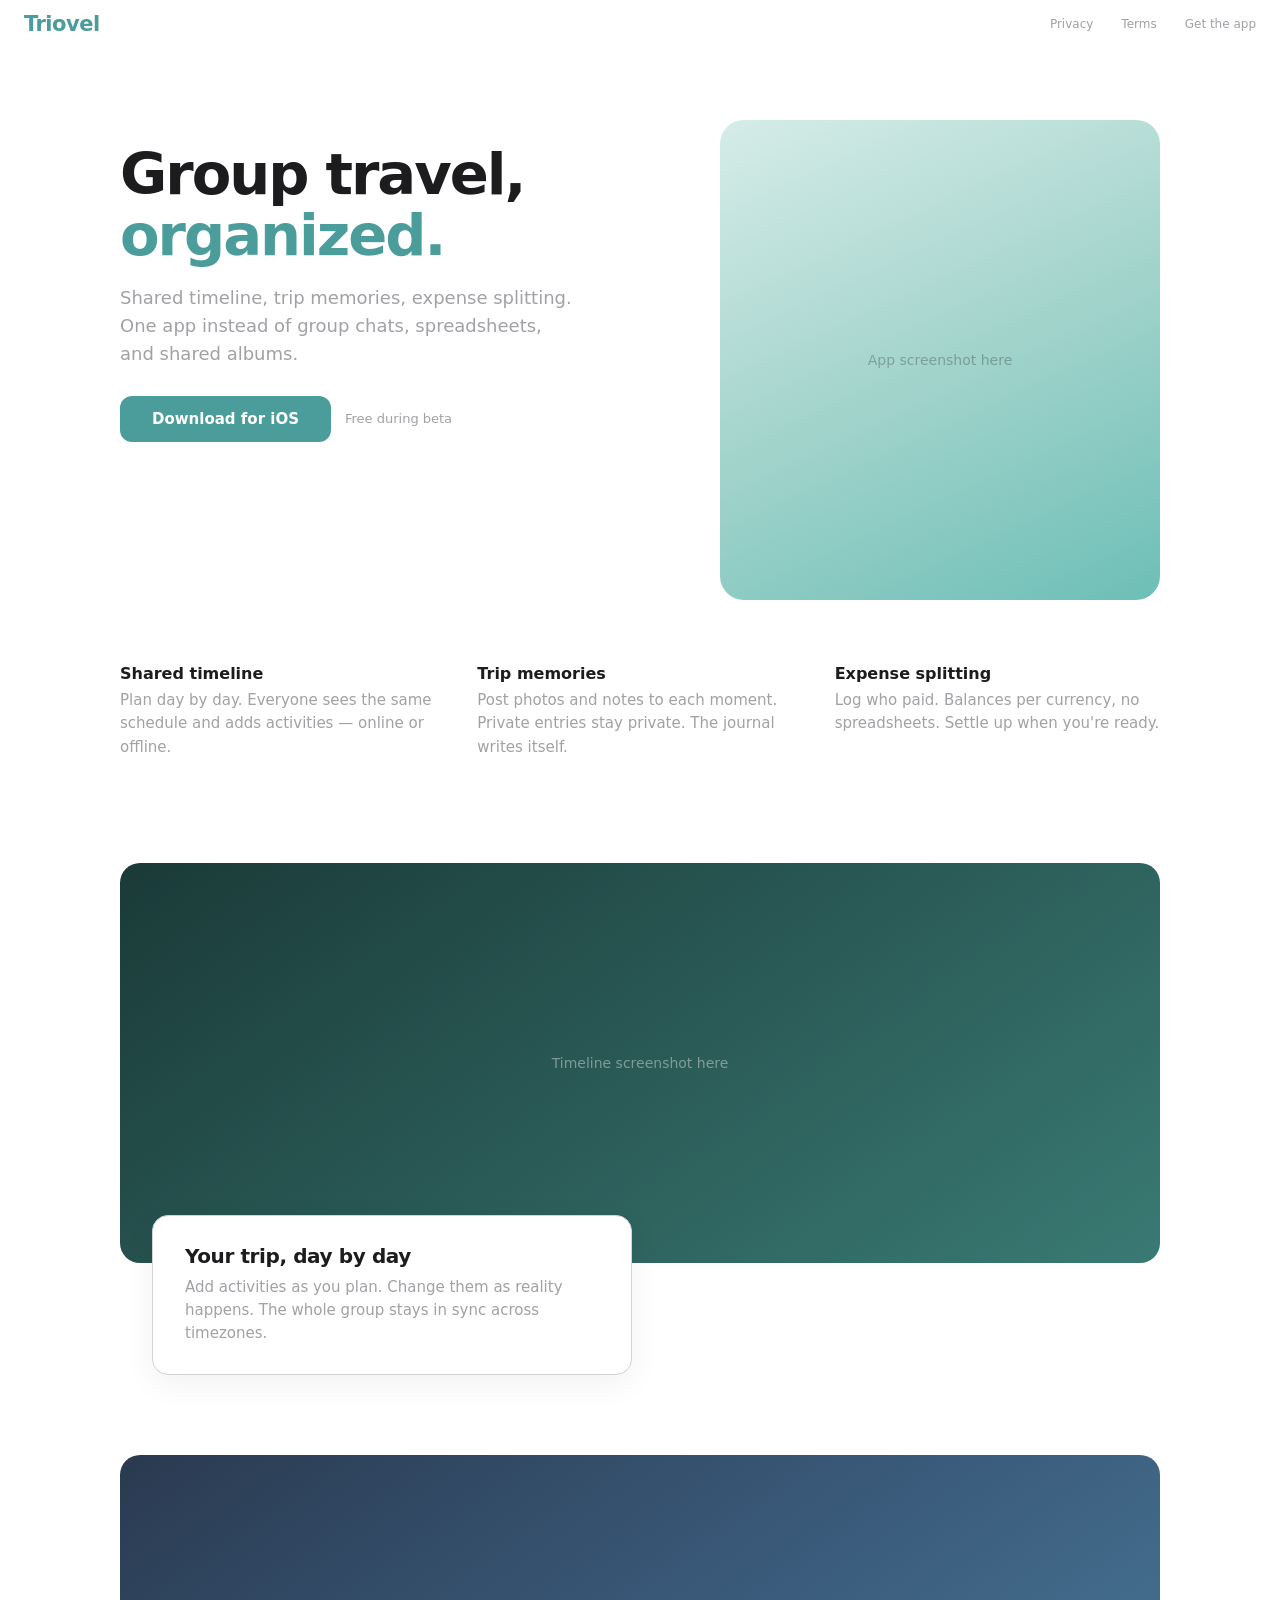
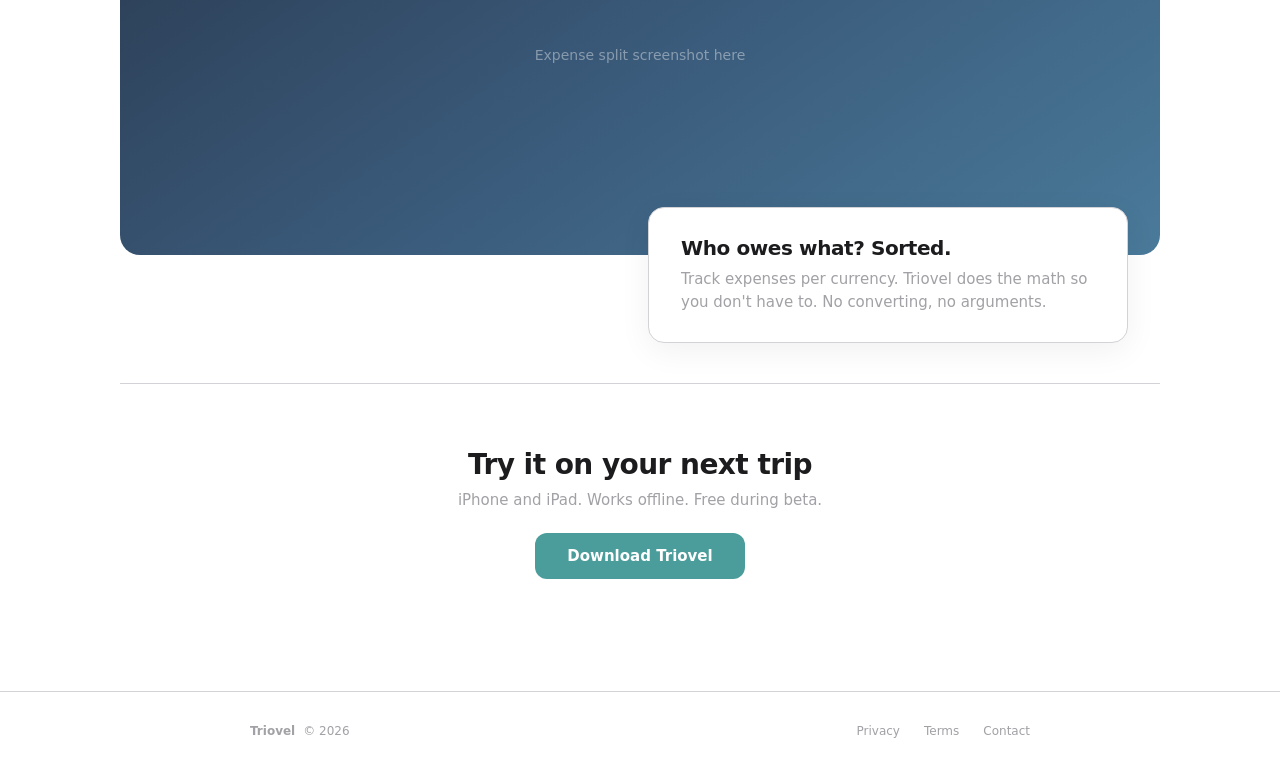
==== docs/index.html @ 574d70e5 "[Feature] Auth hardening, sync fixes, block documents, UI improvements Auth: forgot password, existi" ====
<!DOCTYPE html>
<html lang="en">
<head>
    <meta charset="UTF-8">
    <meta name="viewport" content="width=device-width, initial-scale=1.0">
    <title>Triovel — Group travel, organized</title>
    <meta name="description" content="Shared trip timelines, memories, and expense splitting for group travel.">
    <meta property="og:title" content="Triovel — Group travel, organized">
    <meta property="og:description" content="Plan the anchors. Capture the reality. Share the trip.">
    <link rel="stylesheet" href="shared.css">
    <style>
        * { margin: 0; padding: 0; box-sizing: border-box; }
        body {
            font-family: -apple-system, BlinkMacSystemFont, "SF Pro Display", system-ui, sans-serif;
            background: var(--t-bg);
            color: var(--t-text);
            -webkit-font-smoothing: antialiased;
            overflow-x: hidden;
        }
        .w { max-width: 1120px; margin: 0 auto; padding: 0 40px; }
        @media (max-width: 600px) { .w { padding: 0 20px; } }

        /* Hero */
        .hero {
            padding: 72px 0 0;
            position: relative;
        }
        .hero-inner {
            display: flex;
            align-items: flex-start;
            gap: 48px;
        }
        .hero-text { flex: 1; padding-top: 24px; }
        .hero-img {
            flex: 0 0 440px;
            height: 480px;
            background: linear-gradient(155deg, #d6ece8, #a3d4cc, #6dbfb7);
            border-radius: 24px;
            display: flex;
            align-items: center;
            justify-content: center;
            font-size: 14px;
            color: rgba(0,0,0,0.25);
            font-weight: 500;
        }
        @media (max-width: 900px) {
            .hero-inner { flex-direction: column; gap: 32px; }
            .hero-text { padding-top: 0; text-align: center; }
            .hero-img { flex: none; width: 100%; height: 320px; }
            .hero-text p { margin-left: auto; margin-right: auto; }
            .hero-actions { justify-content: center; }
        }
        .hero h1 {
            font-size: clamp(2.4rem, 5vw, 3.6rem);
            font-weight: 700;
            letter-spacing: -0.035em;
            line-height: 1.06;
            margin-bottom: 18px;
        }
        .hero h1 span { color: var(--t-teal); }
        .hero-text p {
            font-size: 18px;
            line-height: 1.55;
            color: var(--t-text-sec);
            max-width: 460px;
            margin-bottom: 28px;
        }
        .hero-actions { display: flex; align-items: center; gap: 14px; flex-wrap: wrap; }
        .cta {
            display: inline-block;
            padding: 14px 32px;
            font-size: 15px;
            font-weight: 600;
            color: #fff;
            background: var(--t-teal);
            border-radius: 12px;
            text-decoration: none;
            transition: transform 150ms ease, box-shadow 150ms ease;
            backface-visibility: hidden;
        }
        .cta:hover { transform: scale(1.02); box-shadow: 0 4px 20px rgba(74,157,154,0.3); }
        .cta:active { transform: scale(0.98); }
        .cta-note { font-size: 13px; color: var(--t-text-sec); }

        /* What it does — tight 3-col */
        .what {
            padding: 64px 0;
            display: grid;
            grid-template-columns: 1fr 1fr 1fr;
            gap: 32px;
        }
        @media (max-width: 700px) { .what { grid-template-columns: 1fr; gap: 20px; } }
        .what h3 { font-size: 16px; font-weight: 600; margin-bottom: 6px; }
        .what p { font-size: 15px; line-height: 1.55; color: var(--t-text-sec); }

        /* Showcase sections — image with overlapping text */
        .show {
            padding: 40px 0;
            position: relative;
        }
        .show-img {
            width: 100%;
            height: 400px;
            border-radius: 20px;
            display: flex;
            align-items: center;
            justify-content: center;
            font-size: 14px;
            color: rgba(255,255,255,0.4);
            font-weight: 500;
        }
        @media (max-width: 600px) { .show-img { height: 280px; } }
        .show-img-1 { background: linear-gradient(145deg, #1a3a38, #2a5a56, #3a7a74); }
        .show-img-2 { background: linear-gradient(145deg, #2a3a50, #3a5a7a, #4a7a9a); }
        .show-caption {
            position: relative;
            margin-top: -48px;
            margin-left: 32px;
            margin-right: 32px;
            background: var(--t-bg);
            border: 1px solid var(--t-border);
            border-radius: 16px;
            padding: 28px 32px;
            box-shadow: 0 8px 32px rgba(0,0,0,0.06);
            max-width: 480px;
        }
        @media (prefers-color-scheme: dark) {
            .show-caption { box-shadow: 0 8px 32px rgba(0,0,0,0.3); }
        }
        .show-caption.right { margin-left: auto; }
        @media (max-width: 600px) {
            .show-caption { margin-left: 16px; margin-right: 16px; margin-top: -36px; padding: 20px 24px; }
        }
        .show-caption h3 {
            font-size: 20px;
            font-weight: 650;
            letter-spacing: -0.02em;
            margin-bottom: 8px;
        }
        .show-caption p {
            font-size: 15px;
            line-height: 1.55;
            color: var(--t-text-sec);
        }

        /* Bottom CTA */
        .bottom {
            padding: 64px 0;
            text-align: center;
            border-top: 1px solid var(--t-border);
        }
        .bottom h2 {
            font-size: 28px;
            font-weight: 700;
            letter-spacing: -0.02em;
            margin-bottom: 10px;
        }
        .bottom p {
            font-size: 15px;
            color: var(--t-text-sec);
            margin-bottom: 24px;
        }

        /* Invite */
        .invite {
            display: none;
            margin-bottom: 28px;
            padding: 18px 22px;
            background: rgba(74,157,154,0.04);
            border: 1px solid rgba(74,157,154,0.12);
            border-radius: 14px;
            max-width: 460px;
        }
        .invite p { font-size: 16px; margin: 0 0 14px; }
        .invite .cta { font-size: 14px; padding: 11px 24px; }
        .invite-status { font-size: 13px; color: var(--t-text-sec); margin-top: 10px; }
        .has-invite .invite { display: block; margin-left: auto; margin-right: auto; }
        .has-invite .hero-default { display: none; }
        .has-invite .hero-img { display: none; }
        .has-invite .hero-inner { justify-content: center; }
        .has-invite .hero-text { text-align: center; padding-top: 48px; }
    </style>
</head>
<body>

<div id="site-nav"></div>

<!-- Hero: what is it + why download -->
<div class="hero">
    <div class="w">
        <div class="hero-inner" id="hero">
            <div class="hero-text">
                <div class="hero-default">
                    <h1>Group travel,<br><span>organized.</span></h1>
                    <p>Shared timeline, trip memories, expense splitting. One app instead of group chats, spreadsheets, and shared albums.</p>
                    <div class="hero-actions">
                        <a class="cta" href="https://apps.apple.com/app/triovel/id000000000" id="open-btn">Download for iOS</a>
                        <span class="cta-note">Free during beta</span>
                    </div>
                </div>
                <div class="invite" id="invite-bar">
                    <p>You've been invited to a trip.</p>
                    <a class="cta" href="#" id="invite-btn">Open in Triovel</a>
                    <div class="invite-status" id="status"></div>
                </div>
            </div>
            <div class="hero-img">App screenshot here</div>
        </div>
    </div>
</div>

<!-- What it does — 3 short points -->
<div class="w">
    <div class="what">
        <div>
            <h3>Shared timeline</h3>
            <p>Plan day by day. Everyone sees the same schedule and adds activities — online or offline.</p>
        </div>
        <div>
            <h3>Trip memories</h3>
            <p>Post photos and notes to each moment. Private entries stay private. The journal writes itself.</p>
        </div>
        <div>
            <h3>Expense splitting</h3>
            <p>Log who paid. Balances per currency, no spreadsheets. Settle up when you're ready.</p>
        </div>
    </div>
</div>

<!-- Showcase 1: timeline screenshot with overlapping caption -->
<div class="w">
    <div class="show">
        <div class="show-img show-img-1">Timeline screenshot here</div>
        <div class="show-caption">
            <h3>Your trip, day by day</h3>
            <p>Add activities as you plan. Change them as reality happens. The whole group stays in sync across timezones.</p>
        </div>
    </div>
</div>

<!-- Showcase 2: expense screenshot with overlapping caption (right-aligned) -->
<div class="w">
    <div class="show">
        <div class="show-img show-img-2">Expense split screenshot here</div>
        <div class="show-caption right">
            <h3>Who owes what? Sorted.</h3>
            <p>Track expenses per currency. Triovel does the math so you don't have to. No converting, no arguments.</p>
        </div>
    </div>
</div>

<!-- Download -->
<div class="w">
    <div class="bottom">
        <h2>Try it on your next trip</h2>
        <p>iPhone and iPad. Works offline. Free during beta.</p>
        <a class="cta" href="https://apps.apple.com/app/triovel/id000000000">Download Triovel</a>
    </div>
</div>

<div id="site-footer"></div>

<script src="shared.js"></script>
<script>
(function() {
    var code = new URLSearchParams(window.location.search).get('code');
    if (!code) return;
    document.getElementById('hero').classList.add('has-invite');
    var deep = 'triovel://trip/' + encodeURIComponent(code);
    document.getElementById('invite-btn').href = deep;
    var status = document.getElementById('status');
    if (/iphone|ipad|ipod|android/i.test(navigator.userAgent)) {
        window.location.href = deep;
        setTimeout(function() { status.textContent = 'Didn\'t open? Tap the button above.'; }, 1500);
    }
    document.getElementById('invite-btn').addEventListener('click', function(e) {
        e.preventDefault(); window.location.href = deep;
        setTimeout(function() { status.textContent = 'App not installed? Download first, then open this link again.'; }, 2000);
    });
})();
</script>
</body>
</html>
---- docs/shared.css ----
/* Triovel — shared styles */

:root {
    --t-teal: #4a9d9a;
    --t-bg: #ffffff;
    --t-text: #1c1c1e;
    --t-text-sec: #a1a1a6;
    --t-border: #d2d2d7;
}

@media (prefers-color-scheme: dark) {
    :root {
        --t-bg: #0e0e0e;
        --t-text: #f5f5f7;
        --t-text-sec: #a1a1a6;
        --t-border: #424245;
    }
}

.site-header {
    display: flex;
    justify-content: space-between;
    align-items: center;
    padding: 0 max(24px, env(safe-area-inset-left));
    height: 48px;
    background: var(--t-bg);
}

.site-logo {
    font-size: 21px;
    font-weight: 700;
    color: var(--t-teal);
    text-decoration: none;
    letter-spacing: -0.5px;
}

.site-links {
    display: flex;
    align-items: center;
    gap: 28px;
}

.site-links a {
    font-size: 12px;
    color: var(--t-text-sec);
    text-decoration: none;
}

.site-links a:hover {
    color: var(--t-text);
}

@media (max-width: 480px) {
    .site-links a:not(.site-cta) { display: none; }
}

.site-footer {
    margin-top: 48px;
    padding: 32px max(24px, env(safe-area-inset-left));
    border-top: 1px solid var(--t-border);
    background: var(--t-bg);
}

.footer-inner {
    max-width: 780px;
    margin: 0 auto;
    display: flex;
    justify-content: space-between;
    align-items: center;
}

.footer-left {
    display: flex;
    align-items: baseline;
    gap: 8px;
}

.footer-logo {
    font-size: 12px;
    font-weight: 600;
    color: var(--t-text-sec);
    text-decoration: none;
}

.footer-copy {
    font-size: 12px;
    color: var(--t-text-sec);
}

.footer-links {
    display: flex;
    gap: 24px;
}

.footer-links a {
    font-size: 12px;
    color: var(--t-text-sec);
    text-decoration: none;
}

.footer-links a:hover {
    color: var(--t-text);
}

@media (max-width: 480px) {
    .footer-inner { flex-direction: column; gap: 12px; align-items: flex-start; }
}
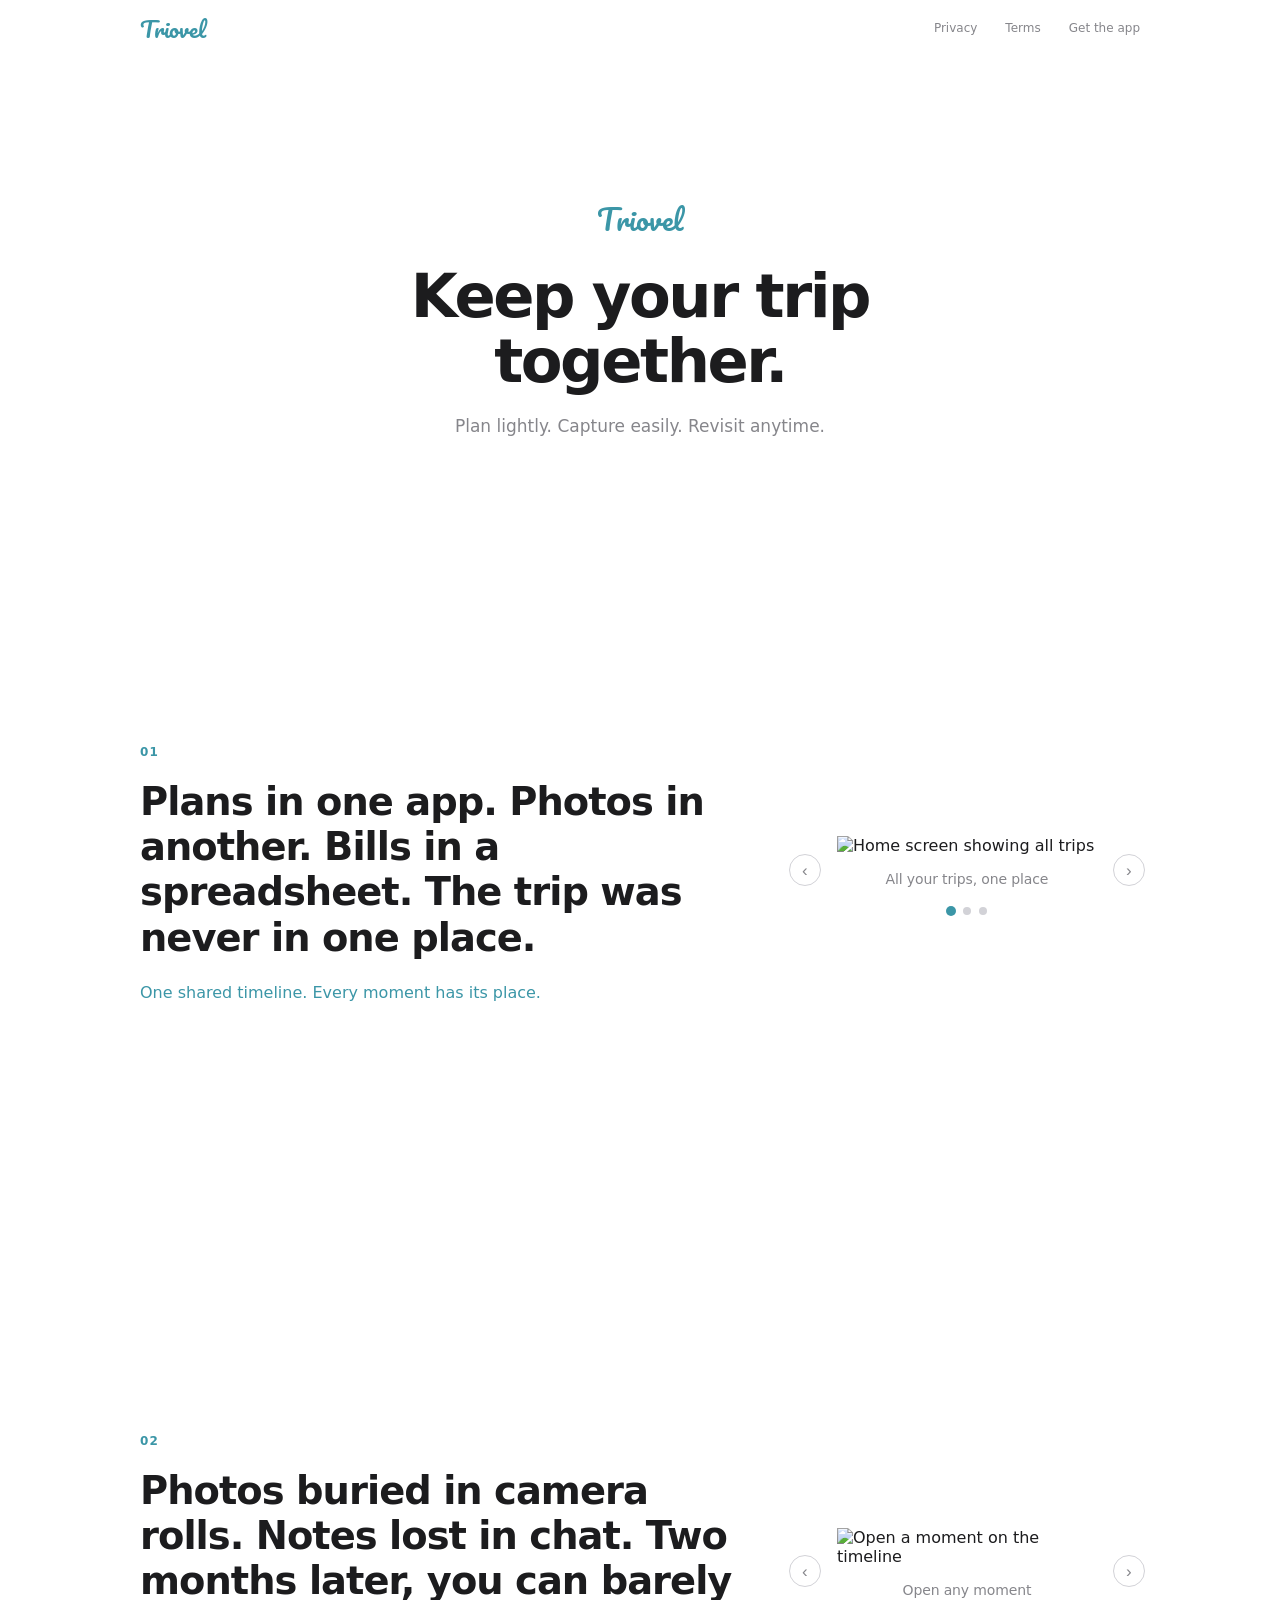
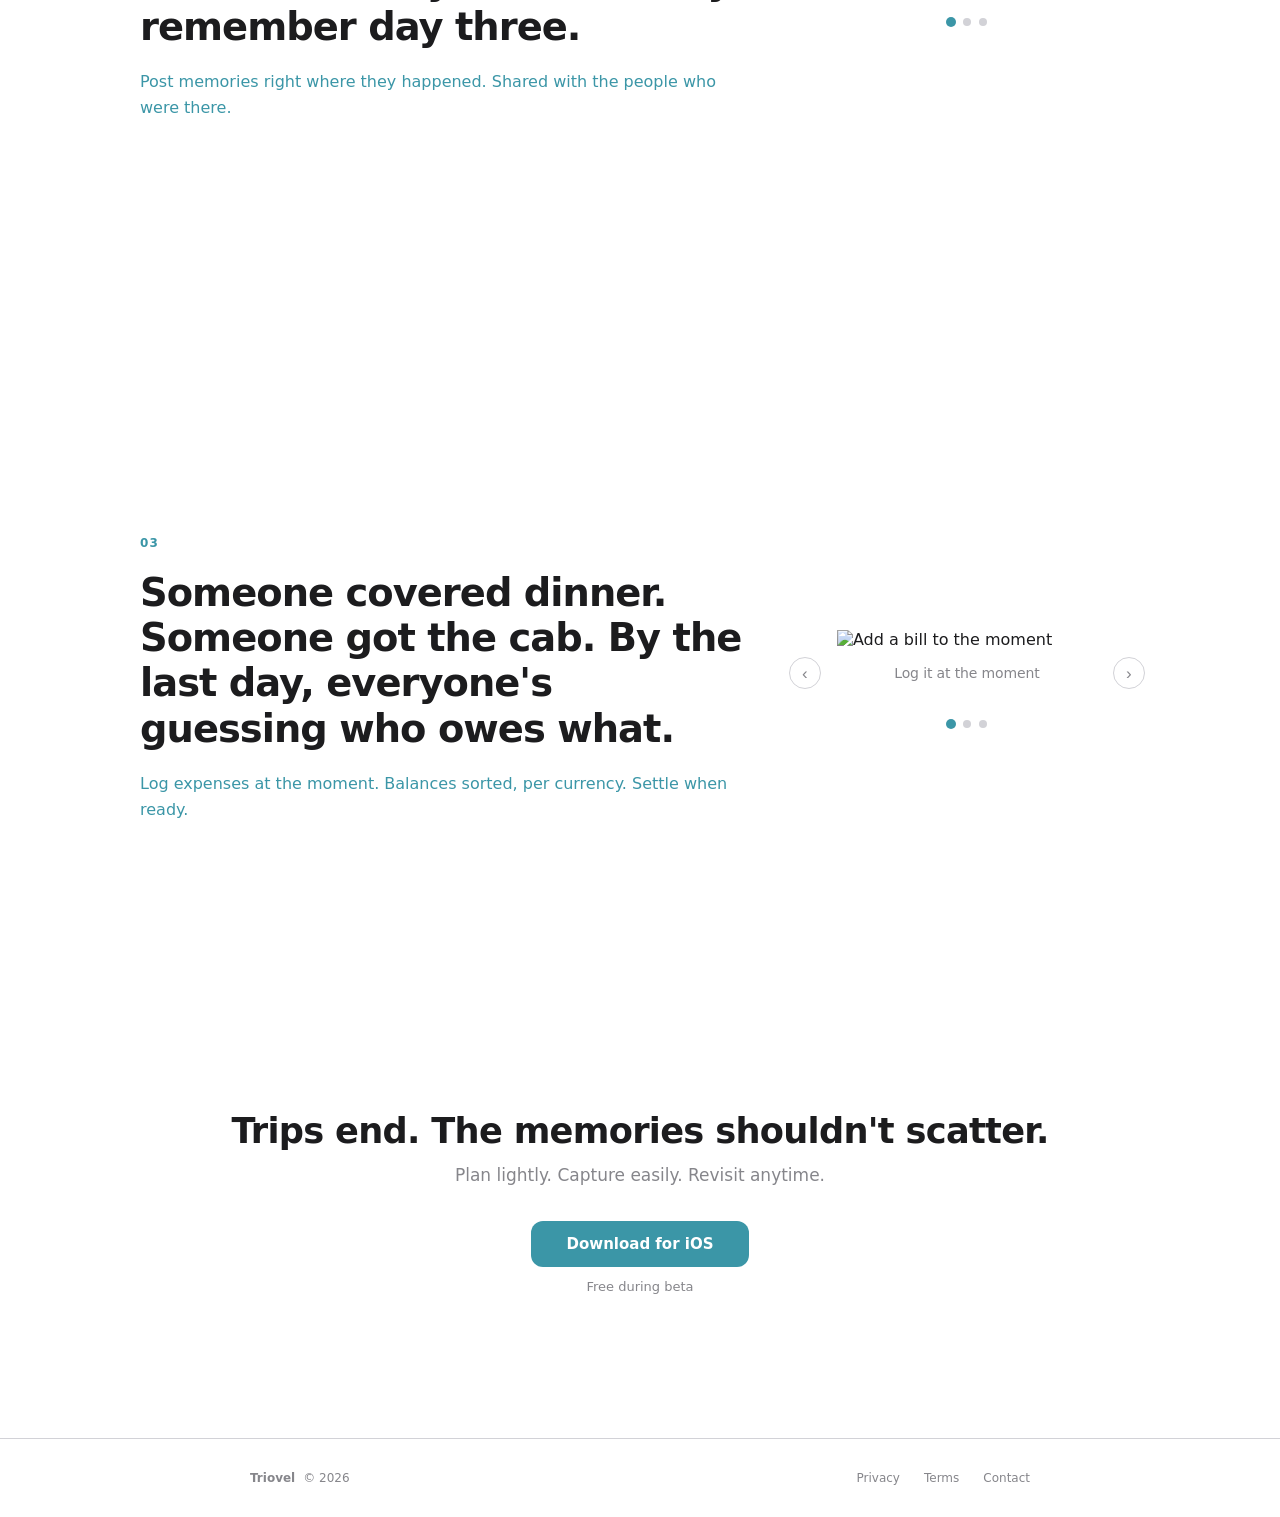
==== commit 8733e760: "[Feature] Bills, documents, landing page, and UX improvements - Bill note field: add/edit/display no" ====
--- a/docs/index.html
+++ b/docs/index.html
@@ -3,265 +3,343 @@
 <head>
     <meta charset="UTF-8">
     <meta name="viewport" content="width=device-width, initial-scale=1.0">
-    <title>Triovel — Group travel, organized</title>
-    <meta name="description" content="Shared trip timelines, memories, and expense splitting for group travel.">
-    <meta property="og:title" content="Triovel — Group travel, organized">
-    <meta property="og:description" content="Plan the anchors. Capture the reality. Share the trip.">
+    <title>Triovel — Keep your trip together</title>
+    <meta name="description" content="A shared trip memory app. Plan key moments, capture what actually happened, revisit the whole trip later.">
+    <meta property="og:title" content="Triovel — Keep your trip together">
+    <meta property="og:description" content="Plan lightly. Capture easily. Revisit anytime.">
+    <link rel="preconnect" href="https://fonts.googleapis.com">
+    <link rel="preconnect" href="https://fonts.gstatic.com" crossorigin>
+    <link href="https://fonts.googleapis.com/css2?family=Pacifico&display=swap" rel="stylesheet">
     <link rel="stylesheet" href="shared.css">
     <style>
-        * { margin: 0; padding: 0; box-sizing: border-box; }
-        body {
-            font-family: -apple-system, BlinkMacSystemFont, "SF Pro Display", system-ui, sans-serif;
-            background: var(--t-bg);
-            color: var(--t-text);
-            -webkit-font-smoothing: antialiased;
-            overflow-x: hidden;
-        }
-        .w { max-width: 1120px; margin: 0 auto; padding: 0 40px; }
-        @media (max-width: 600px) { .w { padding: 0 20px; } }
-
-        /* Hero */
-        .hero {
-            padding: 72px 0 0;
-            position: relative;
-        }
-        .hero-inner {
-            display: flex;
-            align-items: flex-start;
-            gap: 48px;
-        }
-        .hero-text { flex: 1; padding-top: 24px; }
-        .hero-img {
-            flex: 0 0 440px;
-            height: 480px;
-            background: linear-gradient(155deg, #d6ece8, #a3d4cc, #6dbfb7);
-            border-radius: 24px;
-            display: flex;
-            align-items: center;
-            justify-content: center;
-            font-size: 14px;
-            color: rgba(0,0,0,0.25);
-            font-weight: 500;
-        }
-        @media (max-width: 900px) {
-            .hero-inner { flex-direction: column; gap: 32px; }
-            .hero-text { padding-top: 0; text-align: center; }
-            .hero-img { flex: none; width: 100%; height: 320px; }
-            .hero-text p { margin-left: auto; margin-right: auto; }
-            .hero-actions { justify-content: center; }
-        }
-        .hero h1 {
-            font-size: clamp(2.4rem, 5vw, 3.6rem);
-            font-weight: 700;
-            letter-spacing: -0.035em;
-            line-height: 1.06;
-            margin-bottom: 18px;
-        }
-        .hero h1 span { color: var(--t-teal); }
-        .hero-text p {
-            font-size: 18px;
-            line-height: 1.55;
-            color: var(--t-text-sec);
-            max-width: 460px;
-            margin-bottom: 28px;
-        }
-        .hero-actions { display: flex; align-items: center; gap: 14px; flex-wrap: wrap; }
-        .cta {
-            display: inline-block;
-            padding: 14px 32px;
-            font-size: 15px;
-            font-weight: 600;
-            color: #fff;
-            background: var(--t-teal);
-            border-radius: 12px;
-            text-decoration: none;
-            transition: transform 150ms ease, box-shadow 150ms ease;
-            backface-visibility: hidden;
-        }
-        .cta:hover { transform: scale(1.02); box-shadow: 0 4px 20px rgba(74,157,154,0.3); }
-        .cta:active { transform: scale(0.98); }
-        .cta-note { font-size: 13px; color: var(--t-text-sec); }
-
-        /* What it does — tight 3-col */
-        .what {
-            padding: 64px 0;
-            display: grid;
-            grid-template-columns: 1fr 1fr 1fr;
-            gap: 32px;
-        }
-        @media (max-width: 700px) { .what { grid-template-columns: 1fr; gap: 20px; } }
-        .what h3 { font-size: 16px; font-weight: 600; margin-bottom: 6px; }
-        .what p { font-size: 15px; line-height: 1.55; color: var(--t-text-sec); }
-
-        /* Showcase sections — image with overlapping text */
-        .show {
-            padding: 40px 0;
-            position: relative;
-        }
-        .show-img {
-            width: 100%;
-            height: 400px;
-            border-radius: 20px;
-            display: flex;
-            align-items: center;
-            justify-content: center;
-            font-size: 14px;
-            color: rgba(255,255,255,0.4);
-            font-weight: 500;
-        }
-        @media (max-width: 600px) { .show-img { height: 280px; } }
-        .show-img-1 { background: linear-gradient(145deg, #1a3a38, #2a5a56, #3a7a74); }
-        .show-img-2 { background: linear-gradient(145deg, #2a3a50, #3a5a7a, #4a7a9a); }
-        .show-caption {
-            position: relative;
-            margin-top: -48px;
-            margin-left: 32px;
-            margin-right: 32px;
-            background: var(--t-bg);
-            border: 1px solid var(--t-border);
-            border-radius: 16px;
-            padding: 28px 32px;
-            box-shadow: 0 8px 32px rgba(0,0,0,0.06);
-            max-width: 480px;
-        }
-        @media (prefers-color-scheme: dark) {
-            .show-caption { box-shadow: 0 8px 32px rgba(0,0,0,0.3); }
-        }
-        .show-caption.right { margin-left: auto; }
-        @media (max-width: 600px) {
-            .show-caption { margin-left: 16px; margin-right: 16px; margin-top: -36px; padding: 20px 24px; }
-        }
-        .show-caption h3 {
-            font-size: 20px;
-            font-weight: 650;
-            letter-spacing: -0.02em;
-            margin-bottom: 8px;
-        }
-        .show-caption p {
-            font-size: 15px;
-            line-height: 1.55;
-            color: var(--t-text-sec);
-        }
-
-        /* Bottom CTA */
-        .bottom {
-            padding: 64px 0;
-            text-align: center;
-            border-top: 1px solid var(--t-border);
-        }
-        .bottom h2 {
-            font-size: 28px;
-            font-weight: 700;
-            letter-spacing: -0.02em;
-            margin-bottom: 10px;
-        }
-        .bottom p {
-            font-size: 15px;
-            color: var(--t-text-sec);
-            margin-bottom: 24px;
-        }
-
-        /* Invite */
-        .invite {
-            display: none;
-            margin-bottom: 28px;
-            padding: 18px 22px;
-            background: rgba(74,157,154,0.04);
-            border: 1px solid rgba(74,157,154,0.12);
-            border-radius: 14px;
-            max-width: 460px;
-        }
-        .invite p { font-size: 16px; margin: 0 0 14px; }
-        .invite .cta { font-size: 14px; padding: 11px 24px; }
-        .invite-status { font-size: 13px; color: var(--t-text-sec); margin-top: 10px; }
-        .has-invite .invite { display: block; margin-left: auto; margin-right: auto; }
-        .has-invite .hero-default { display: none; }
-        .has-invite .hero-img { display: none; }
-        .has-invite .hero-inner { justify-content: center; }
-        .has-invite .hero-text { text-align: center; padding-top: 48px; }
+        :root{--t-bg:#ffffff;--t-text:#1c1c1e;--t-text-sec:#86868b;--t-teal:#3b96a7;--t-border:#d2d2d7}
+        @media(prefers-color-scheme:dark){:root{--t-bg:#ffffff;--t-text:#1c1c1e;--t-text-sec:#86868b;--t-teal:#3b96a7;--t-border:#d2d2d7}}
+        /* ── Navbar override ── */
+        .site-header{
+            max-width:1080px;margin:0 auto;
+            padding:0 40px;height:56px;
+        }
+        .site-logo{
+            font-family:'Pacifico',cursive !important;
+            font-size:22px !important;font-weight:400 !important;
+            color:#3b96a7 !important;letter-spacing:0 !important;
+        }
+        @media(max-width:600px){
+            .site-header{padding:0 20px}
+        }
+
+        *{margin:0;padding:0;box-sizing:border-box}
+        html{scroll-behavior:smooth}
+        body{
+            font-family:-apple-system,BlinkMacSystemFont,"SF Pro Display",system-ui,sans-serif;
+            background:#ffffff;color:#1c1c1e;
+            -webkit-font-smoothing:antialiased;overflow-x:hidden;
+        }
+
+        /* ── Hero ── */
+        .hero{
+            min-height:52vh;display:flex;flex-direction:column;
+            align-items:center;justify-content:center;text-align:center;
+            padding:120px 24px 64px;
+        }
+        .hero-name{
+            font-family:'Pacifico',cursive;font-size:28px;font-weight:400;
+            color:#3b96a7;letter-spacing:0;text-transform:none;margin-bottom:20px;
+        }
+        .hero h1{
+            font-size:clamp(2.4rem,5.5vw,3.8rem);font-weight:700;
+            letter-spacing:-0.04em;line-height:1.06;margin-bottom:20px;
+            max-width:640px;
+        }
+        .hero-sub{
+            font-size:17px;color:#86868b;line-height:1.6;
+            max-width:420px;margin:0 auto;text-align:center;
+        }
+
+        /* ── Invite ── */
+        .invite-banner{
+            display:none;margin:28px auto 0;padding:20px 28px;
+            background:rgba(74,157,154,0.05);border:1px solid rgba(74,157,154,0.12);
+            border-radius:16px;max-width:400px;text-align:center;
+        }
+        .invite-banner p{font-size:17px;margin:0 0 16px;font-weight:500}
+        .invite-status{font-size:13px;color:var(--t-text-sec);margin-top:10px}
+        .has-invite .invite-banner{display:block}
+        .has-invite .hero-default{display:none}
+
+        /* ── Problem Sections ── */
+        .prob{
+            display:grid;grid-template-columns:1.4fr 0.8fr;align-items:center;
+            gap:48px;max-width:1080px;margin:0 auto;
+            padding:56px 40px;min-height:78vh;
+            scroll-margin-top:48px;
+            opacity:0;transform:translateY(32px);
+            transition:opacity 0.7s ease,transform 0.7s ease;
+        }
+        .prob.visible{opacity:1;transform:translateY(0)}
+        .prob-num{
+            font-size:12px;font-weight:700;color:#3b96a7;
+            letter-spacing:0.1em;margin-bottom:20px;
+        }
+        .prob h2{
+            font-size:clamp(1.6rem,3vw,2.4rem);font-weight:700;
+            letter-spacing:-0.025em;line-height:1.18;margin-bottom:20px;
+        }
+        .prob-sol{
+            font-size:16px;color:#3b96a7;line-height:1.6;
+            font-weight:500;
+        }
+
+        /* ── Carousel ── */
+        .carousel{position:relative;width:100%;max-width:320px;margin:0 auto}
+        .carousel-track{
+            display:flex;overflow-x:auto;scroll-snap-type:x mandatory;
+            scrollbar-width:none;-ms-overflow-style:none;
+        }
+        .carousel-track::-webkit-scrollbar{display:none}
+        .slide{
+            flex:0 0 100%;scroll-snap-align:center;
+            display:flex;flex-direction:column;align-items:center;
+            padding:0 16px;
+        }
+        .step{
+            margin-top:16px;font-size:14px;color:var(--t-text-sec);
+            font-weight:500;text-align:center;letter-spacing:-0.01em;
+        }
+        .carousel-nav{
+            display:flex;justify-content:center;gap:8px;margin-top:20px;
+        }
+        .dot{
+            width:8px;height:8px;border-radius:50%;background:#d2d2d7;
+            border:none;padding:0;cursor:pointer;
+            transition:background 0.25s,transform 0.25s;
+        }
+        .dot.active{background:#3b96a7;transform:scale(1.25)}
+        .arr{
+            position:absolute;top:44%;transform:translateY(-50%);
+            width:32px;height:32px;border-radius:50%;
+            border:1px solid #d2d2d7;background:#fff;
+            color:#86868b;font-size:17px;cursor:pointer;
+            display:flex;align-items:center;justify-content:center;
+            transition:border-color 0.2s,color 0.2s;z-index:3;
+            line-height:1;
+        }
+        .arr:hover{border-color:#3b96a7;color:#3b96a7}
+        .arr-prev{left:-18px}
+        .arr-next{right:-18px}
+
+        /* ── Mockup Image ── */
+        .mockup{
+            width:260px;flex-shrink:0;
+        }
+        .mockup img{
+            width:100%;height:auto;display:block;
+        }
+        /* ── CTA Section ── */
+        .cta-end{
+            text-align:center;padding:80px 24px 96px;
+        }
+        .cta-end h2{
+            font-size:clamp(1.5rem,3vw,2.2rem);font-weight:700;
+            letter-spacing:-0.02em;line-height:1.2;margin-bottom:10px;
+        }
+        .cta-sub{
+            font-size:17px;color:#86868b;line-height:1.6;
+            margin-bottom:32px;
+        }
+        .cta-btn{
+            display:inline-block;padding:14px 36px;font-size:15px;
+            font-weight:600;color:#fff;background:#3b96a7;
+            border-radius:12px;text-decoration:none;
+            transition:transform 150ms ease,box-shadow 150ms ease;
+        }
+        .cta-btn:hover{transform:scale(1.02);box-shadow:0 4px 20px rgba(74,157,154,0.3)}
+        .cta-btn:active{transform:scale(0.98)}
+        .cta-note{display:block;font-size:13px;color:#86868b;margin-top:12px}
+
+        /* ── Responsive ── */
+        @media(max-width:960px){
+            .prob{
+                grid-template-columns:1fr;min-height:auto;
+                padding:48px 24px;gap:36px;
+            }
+            .prob-text{text-align:center}
+            .carousel{max-width:300px}
+        }
+        @media(max-width:600px){
+            .hero{min-height:40vh;padding:88px 20px 48px}
+            .prob{padding:36px 16px;gap:28px}
+            .carousel{max-width:260px}
+            .mockup{width:200px}
+            .arr{width:28px;height:28px;font-size:14px}
+            .arr-prev{left:-16px}
+            .arr-next{right:-16px}
+        }
     </style>
 </head>
 <body>
 
 <div id="site-nav"></div>
 
-<!-- Hero: what is it + why download -->
-<div class="hero">
-    <div class="w">
-        <div class="hero-inner" id="hero">
-            <div class="hero-text">
-                <div class="hero-default">
-                    <h1>Group travel,<br><span>organized.</span></h1>
-                    <p>Shared timeline, trip memories, expense splitting. One app instead of group chats, spreadsheets, and shared albums.</p>
-                    <div class="hero-actions">
-                        <a class="cta" href="https://apps.apple.com/app/triovel/id000000000" id="open-btn">Download for iOS</a>
-                        <span class="cta-note">Free during beta</span>
-                    </div>
-                </div>
-                <div class="invite" id="invite-bar">
-                    <p>You've been invited to a trip.</p>
-                    <a class="cta" href="#" id="invite-btn">Open in Triovel</a>
-                    <div class="invite-status" id="status"></div>
-                </div>
-            </div>
-            <div class="hero-img">App screenshot here</div>
-        </div>
-    </div>
-</div>
-
-<!-- What it does — 3 short points -->
-<div class="w">
-    <div class="what">
-        <div>
-            <h3>Shared timeline</h3>
-            <p>Plan day by day. Everyone sees the same schedule and adds activities — online or offline.</p>
-        </div>
-        <div>
-            <h3>Trip memories</h3>
-            <p>Post photos and notes to each moment. Private entries stay private. The journal writes itself.</p>
-        </div>
-        <div>
-            <h3>Expense splitting</h3>
-            <p>Log who paid. Balances per currency, no spreadsheets. Settle up when you're ready.</p>
-        </div>
-    </div>
-</div>
-
-<!-- Showcase 1: timeline screenshot with overlapping caption -->
-<div class="w">
-    <div class="show">
-        <div class="show-img show-img-1">Timeline screenshot here</div>
-        <div class="show-caption">
-            <h3>Your trip, day by day</h3>
-            <p>Add activities as you plan. Change them as reality happens. The whole group stays in sync across timezones.</p>
-        </div>
-    </div>
-</div>
-
-<!-- Showcase 2: expense screenshot with overlapping caption (right-aligned) -->
-<div class="w">
-    <div class="show">
-        <div class="show-img show-img-2">Expense split screenshot here</div>
-        <div class="show-caption right">
-            <h3>Who owes what? Sorted.</h3>
-            <p>Track expenses per currency. Triovel does the math so you don't have to. No converting, no arguments.</p>
-        </div>
-    </div>
-</div>
-
-<!-- Download -->
-<div class="w">
-    <div class="bottom">
-        <h2>Try it on your next trip</h2>
-        <p>iPhone and iPad. Works offline. Free during beta.</p>
-        <a class="cta" href="https://apps.apple.com/app/triovel/id000000000">Download Triovel</a>
-    </div>
+<!-- ── Hero ── -->
+<section class="hero" id="hero">
+    <div class="hero-default">
+        <div class="hero-name">Triovel</div>
+        <h1>Keep your trip together.</h1>
+        <p class="hero-sub">Plan lightly. Capture easily. Revisit anytime.</p>
+    </div>
+    <div class="invite-banner" id="invite-bar">
+        <p>You've been invited to a trip.</p>
+        <a class="cta-btn" href="#" id="invite-btn">Open in Triovel</a>
+        <div class="invite-status" id="status"></div>
+    </div>
+</section>
+
+<!-- ── 01: Scattered Trip ── -->
+<section class="prob" id="s1">
+    <div class="prob-text">
+        <div class="prob-num">01</div>
+        <h2>Plans in one app. Photos in another. Bills in a spreadsheet. The trip was never in one place.</h2>
+        <p class="prob-sol">One shared timeline. Every moment has its place.</p>
+    </div>
+    <div class="carousel">
+        <div class="carousel-track">
+            <div class="slide">
+                <div class="mockup"><img src="screenshots/01-home.png" alt="Home screen showing all trips"></div>
+                <p class="step">All your trips, one place</p>
+            </div>
+            <div class="slide">
+                <div class="mockup"><img src="screenshots/01-create.png" alt="Create a new trip"></div>
+                <p class="step">Create in seconds</p>
+            </div>
+            <div class="slide">
+                <div class="mockup"><img src="screenshots/01-timeline.png" alt="Day-by-day trip timeline"></div>
+                <p class="step">Day-by-day timeline</p>
+            </div>
+        </div>
+        <div class="carousel-nav">
+            <button class="dot active" aria-label="Slide 1"></button>
+            <button class="dot" aria-label="Slide 2"></button>
+            <button class="dot" aria-label="Slide 3"></button>
+        </div>
+        <button class="arr arr-prev" aria-label="Previous">&#x2039;</button>
+        <button class="arr arr-next" aria-label="Next">&#x203a;</button>
+    </div>
+</section>
+
+<!-- ── 02: Lost Moments ── -->
+<section class="prob" id="s2">
+    <div class="prob-text">
+        <div class="prob-num">02</div>
+        <h2>Photos buried in camera rolls. Notes lost in chat. Two months later, you can barely remember day three.</h2>
+        <p class="prob-sol">Post memories right where they happened. Shared with the people who were there.</p>
+    </div>
+    <div class="carousel">
+        <div class="carousel-track">
+            <div class="slide">
+                <div class="mockup"><img src="screenshots/02-block.png" alt="Open a moment on the timeline"></div>
+                <p class="step">Open any moment</p>
+            </div>
+            <div class="slide">
+                <div class="mockup"><img src="screenshots/02-composer.png" alt="Post shared or private memories"></div>
+                <p class="step">Shared or just yours</p>
+            </div>
+            <div class="slide">
+                <div class="mockup"><img src="screenshots/02-stream.png" alt="Memory stream builds itself"></div>
+                <p class="step">The trip journal builds itself</p>
+            </div>
+        </div>
+        <div class="carousel-nav">
+            <button class="dot active" aria-label="Slide 1"></button>
+            <button class="dot" aria-label="Slide 2"></button>
+            <button class="dot" aria-label="Slide 3"></button>
+        </div>
+        <button class="arr arr-prev" aria-label="Previous">&#x2039;</button>
+        <button class="arr arr-next" aria-label="Next">&#x203a;</button>
+    </div>
+</section>
+
+<!-- ── 03: Money Chaos ── -->
+<section class="prob" id="s3">
+    <div class="prob-text">
+        <div class="prob-num">03</div>
+        <h2>Someone covered dinner. Someone got the cab. By the last day, everyone's guessing who owes what.</h2>
+        <p class="prob-sol">Log expenses at the moment. Balances sorted, per currency. Settle when ready.</p>
+    </div>
+    <div class="carousel">
+        <div class="carousel-track">
+            <div class="slide">
+                <div class="mockup"><img src="screenshots/03-bill.png" alt="Add a bill to the moment"></div>
+                <p class="step">Log it at the moment</p>
+            </div>
+            <div class="slide">
+                <div class="mockup"><img src="screenshots/03-split.png" alt="Bill appears in the stream"></div>
+                <p class="step">Bills live with the moment</p>
+            </div>
+            <div class="slide">
+                <div class="mockup"><img src="screenshots/03-summary.png" alt="Balances grouped per currency"></div>
+                <p class="step">Balances per currency</p>
+            </div>
+        </div>
+        <div class="carousel-nav">
+            <button class="dot active" aria-label="Slide 1"></button>
+            <button class="dot" aria-label="Slide 2"></button>
+            <button class="dot" aria-label="Slide 3"></button>
+        </div>
+        <button class="arr arr-prev" aria-label="Previous">&#x2039;</button>
+        <button class="arr arr-next" aria-label="Next">&#x203a;</button>
+    </div>
+</section>
+
+<!-- ── CTA ── -->
+<div class="cta-end">
+    <h2>Trips end. The memories shouldn't scatter.</h2>
+    <p class="cta-sub">Plan lightly. Capture easily. Revisit anytime.</p>
+    <a class="cta-btn" href="https://apps.apple.com/app/triovel/id6746262519">Download for iOS</a>
+    <span class="cta-note">Free during beta</span>
 </div>
 
 <div id="site-footer"></div>
 
 <script src="shared.js"></script>
 <script>
+/* ── Carousel ── */
+document.querySelectorAll('.carousel').forEach(function(c) {
+    var track = c.querySelector('.carousel-track');
+    var dots = c.querySelectorAll('.dot');
+    var prev = c.querySelector('.arr-prev');
+    var next = c.querySelector('.arr-next');
+
+    function getActive() {
+        return Math.round(track.scrollLeft / track.clientWidth);
+    }
+    function goTo(i) {
+        track.scrollTo({ left: i * track.clientWidth, behavior: 'smooth' });
+    }
+    function sync() {
+        var idx = getActive();
+        dots.forEach(function(d, i) { d.classList.toggle('active', i === idx); });
+    }
+
+    track.addEventListener('scroll', sync);
+    dots.forEach(function(d, i) { d.addEventListener('click', function() { goTo(i); }); });
+    if (prev) prev.addEventListener('click', function() {
+        var idx = getActive();
+        goTo(idx <= 0 ? dots.length - 1 : idx - 1);
+    });
+    if (next) next.addEventListener('click', function() {
+        var idx = getActive();
+        goTo(idx >= dots.length - 1 ? 0 : idx + 1);
+    });
+});
+
+/* ── Reveal ── */
+var observer = new IntersectionObserver(function(entries) {
+    entries.forEach(function(e) { if (e.isIntersecting) e.target.classList.add('visible'); });
+}, { threshold: 0.12 });
+document.querySelectorAll('.prob').forEach(function(s) { observer.observe(s); });
+
+/* ── Invite ── */
 (function() {
     var code = new URLSearchParams(window.location.search).get('code');
     if (!code) return;
@@ -271,7 +349,7 @@
     var status = document.getElementById('status');
     if (/iphone|ipad|ipod|android/i.test(navigator.userAgent)) {
         window.location.href = deep;
-        setTimeout(function() { status.textContent = 'Didn\'t open? Tap the button above.'; }, 1500);
+        setTimeout(function() { status.textContent = "Didn't open? Tap the button above."; }, 1500);
     }
     document.getElementById('invite-btn').addEventListener('click', function(e) {
         e.preventDefault(); window.location.href = deep;
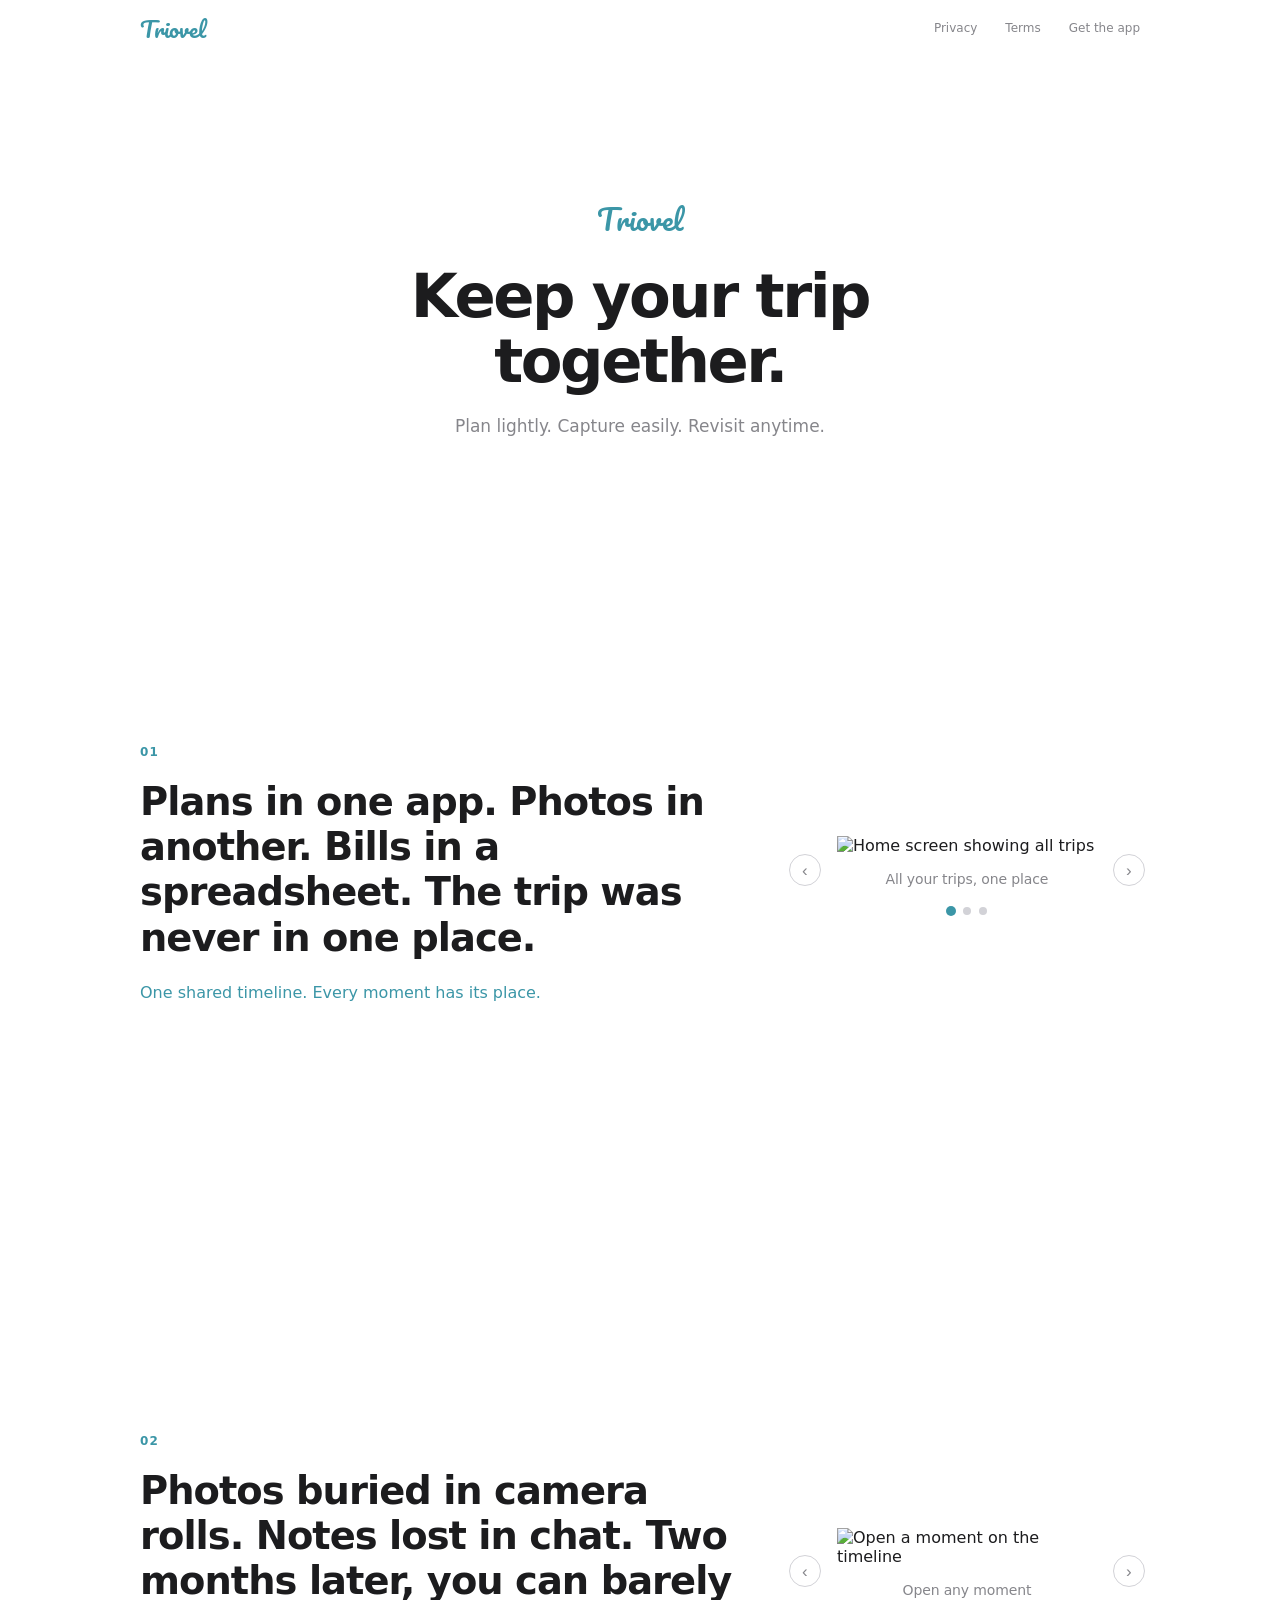
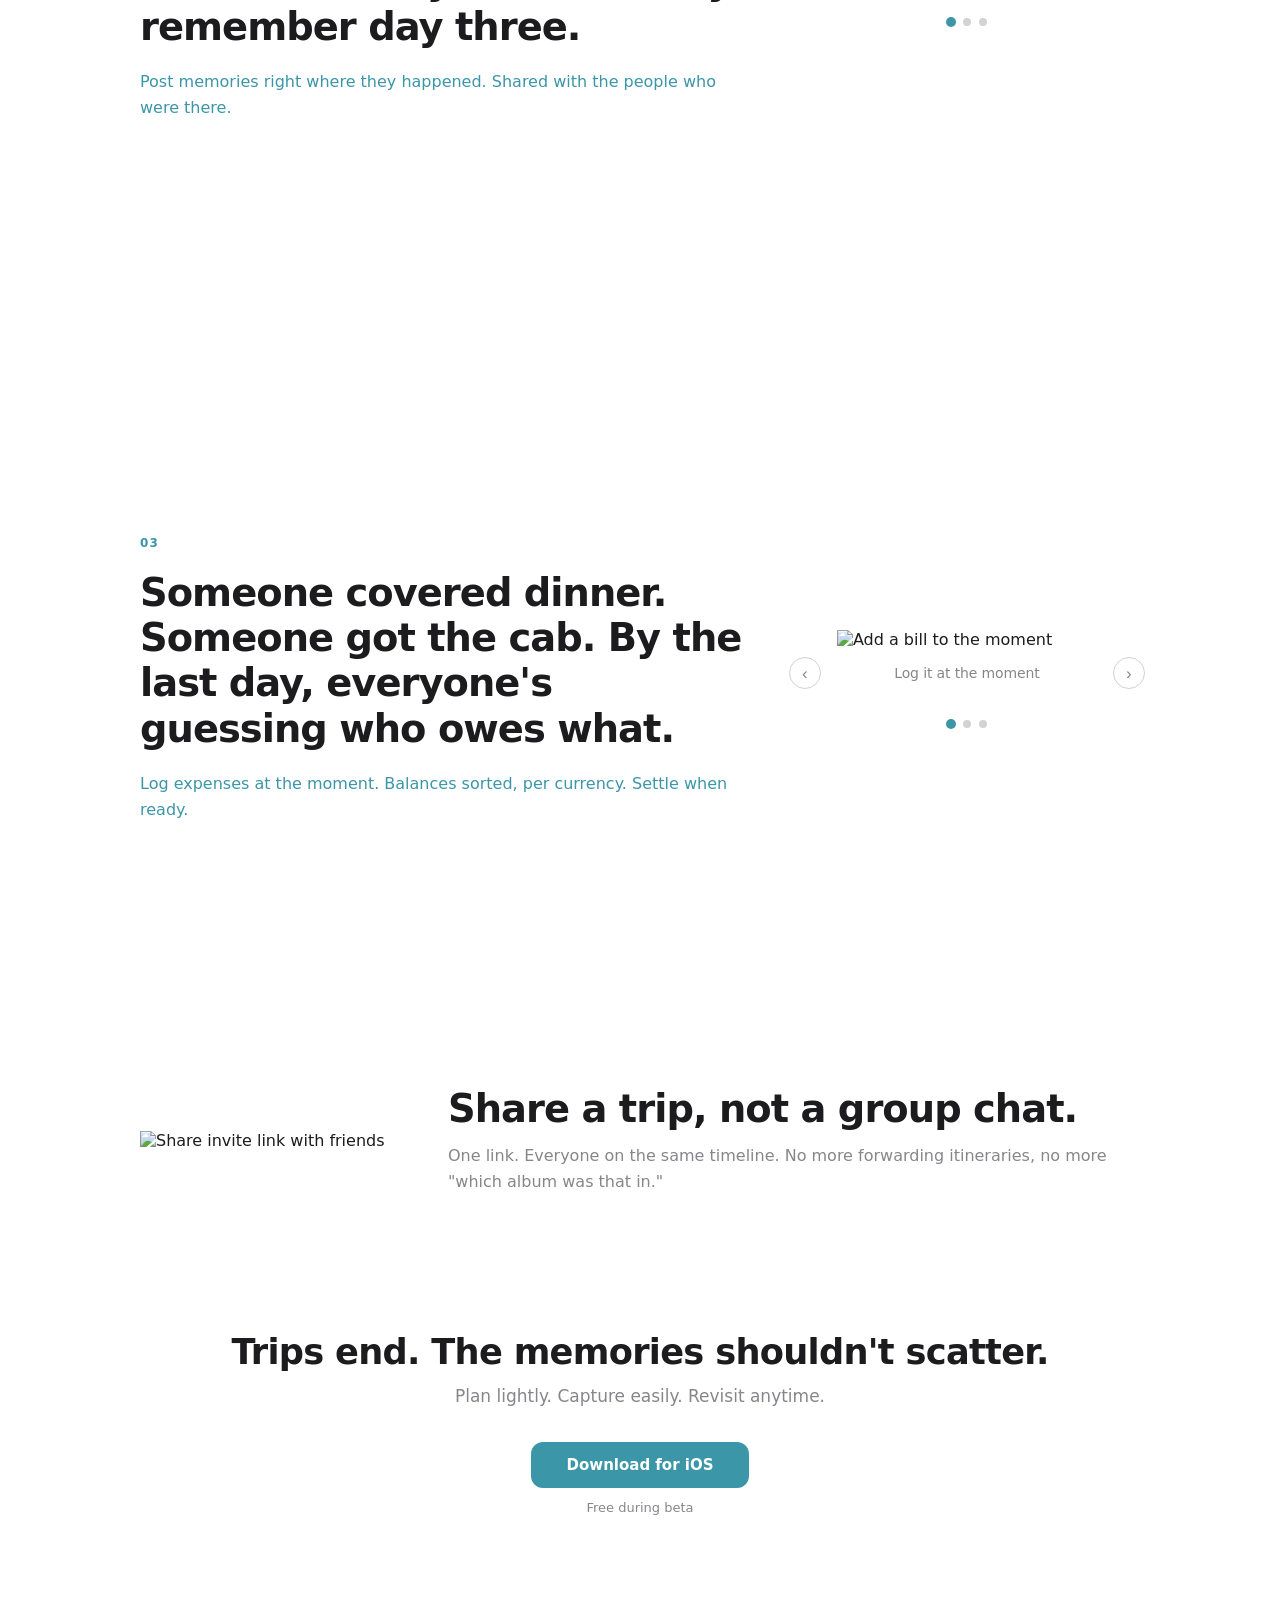
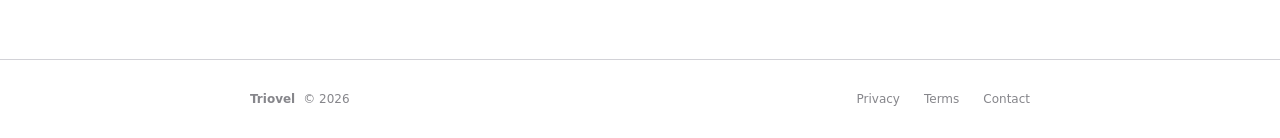
==== commit 305da2de: "[Feature] Add invite section to landing page, fix dark mode on all pages - Remove dark mode from sha" ====
--- a/docs/index.html
+++ b/docs/index.html
@@ -7,27 +7,10 @@
     <meta name="description" content="A shared trip memory app. Plan key moments, capture what actually happened, revisit the whole trip later.">
     <meta property="og:title" content="Triovel — Keep your trip together">
     <meta property="og:description" content="Plan lightly. Capture easily. Revisit anytime.">
-    <link rel="preconnect" href="https://fonts.googleapis.com">
-    <link rel="preconnect" href="https://fonts.gstatic.com" crossorigin>
-    <link href="https://fonts.googleapis.com/css2?family=Pacifico&display=swap" rel="stylesheet">
     <link rel="stylesheet" href="shared.css">
     <style>
         :root{--t-bg:#ffffff;--t-text:#1c1c1e;--t-text-sec:#86868b;--t-teal:#3b96a7;--t-border:#d2d2d7}
         @media(prefers-color-scheme:dark){:root{--t-bg:#ffffff;--t-text:#1c1c1e;--t-text-sec:#86868b;--t-teal:#3b96a7;--t-border:#d2d2d7}}
-        /* ── Navbar override ── */
-        .site-header{
-            max-width:1080px;margin:0 auto;
-            padding:0 40px;height:56px;
-        }
-        .site-logo{
-            font-family:'Pacifico',cursive !important;
-            font-size:22px !important;font-weight:400 !important;
-            color:#3b96a7 !important;letter-spacing:0 !important;
-        }
-        @media(max-width:600px){
-            .site-header{padding:0 20px}
-        }
-
         *{margin:0;padding:0;box-sizing:border-box}
         html{scroll-behavior:smooth}
         body{
@@ -135,6 +118,36 @@
         .mockup img{
             width:100%;height:auto;display:block;
         }
+        /* ── Invite Section ── */
+        .invite-section{
+            max-width:1080px;margin:0 auto;
+            padding:56px 40px;
+            display:flex;align-items:center;gap:48px;
+            opacity:0;transform:translateY(32px);
+            transition:opacity 0.7s ease,transform 0.7s ease;
+        }
+        .invite-section.visible{opacity:1;transform:translateY(0)}
+        .invite-section .mockup{width:260px}
+        .invite-text{flex:1}
+        .invite-text h2{
+            font-size:clamp(1.6rem,3vw,2.4rem);font-weight:700;
+            letter-spacing:-0.025em;line-height:1.18;margin-bottom:12px;
+        }
+        .invite-text p{
+            font-size:16px;color:#86868b;line-height:1.6;
+        }
+        @media(max-width:960px){
+            .invite-section{
+                flex-direction:column;text-align:center;
+                padding:48px 24px;gap:32px;
+            }
+            .invite-section .mockup{width:220px}
+        }
+        @media(max-width:600px){
+            .invite-section{padding:36px 16px;gap:24px}
+            .invite-section .mockup{width:200px}
+        }
+
         /* ── CTA Section ── */
         .cta-end{
             text-align:center;padding:80px 24px 96px;
@@ -288,6 +301,15 @@
         </div>
         <button class="arr arr-prev" aria-label="Previous">&#x2039;</button>
         <button class="arr arr-next" aria-label="Next">&#x203a;</button>
+    </div>
+</section>
+
+<!-- ── Invite ── -->
+<section class="invite-section" id="s4">
+    <div class="mockup"><img src="screenshots/04-invite.png" alt="Share invite link with friends"></div>
+    <div class="invite-text">
+        <h2>Share a trip, not a group chat.</h2>
+        <p>One link. Everyone on the same timeline. No more forwarding itineraries, no more "which album was that in."</p>
     </div>
 </section>
 
@@ -337,7 +359,7 @@
 var observer = new IntersectionObserver(function(entries) {
     entries.forEach(function(e) { if (e.isIntersecting) e.target.classList.add('visible'); });
 }, { threshold: 0.12 });
-document.querySelectorAll('.prob').forEach(function(s) { observer.observe(s); });
+document.querySelectorAll('.prob, .invite-section').forEach(function(s) { observer.observe(s); });
 
 /* ── Invite ── */
 (function() {
--- a/docs/shared.css
+++ b/docs/shared.css
@@ -1,37 +1,35 @@
 /* Triovel — shared styles */
 
 :root {
-    --t-teal: #4a9d9a;
+    --t-teal: #3b96a7;
     --t-bg: #ffffff;
     --t-text: #1c1c1e;
     --t-text-sec: #a1a1a6;
     --t-border: #d2d2d7;
 }
 
-@media (prefers-color-scheme: dark) {
-    :root {
-        --t-bg: #0e0e0e;
-        --t-text: #f5f5f7;
-        --t-text-sec: #a1a1a6;
-        --t-border: #424245;
-    }
-}
-
 .site-header {
     display: flex;
     justify-content: space-between;
     align-items: center;
-    padding: 0 max(24px, env(safe-area-inset-left));
-    height: 48px;
+    max-width: 1080px;
+    margin: 0 auto;
+    padding: 0 40px;
+    height: 56px;
     background: var(--t-bg);
 }
 
 .site-logo {
-    font-size: 21px;
-    font-weight: 700;
-    color: var(--t-teal);
+    font-family: 'Pacifico', cursive;
+    font-size: 22px;
+    font-weight: 400;
+    color: #3b96a7;
     text-decoration: none;
-    letter-spacing: -0.5px;
+    letter-spacing: 0;
+}
+
+@media (max-width: 600px) {
+    .site-header { padding: 0 20px; }
 }
 
 .site-links {
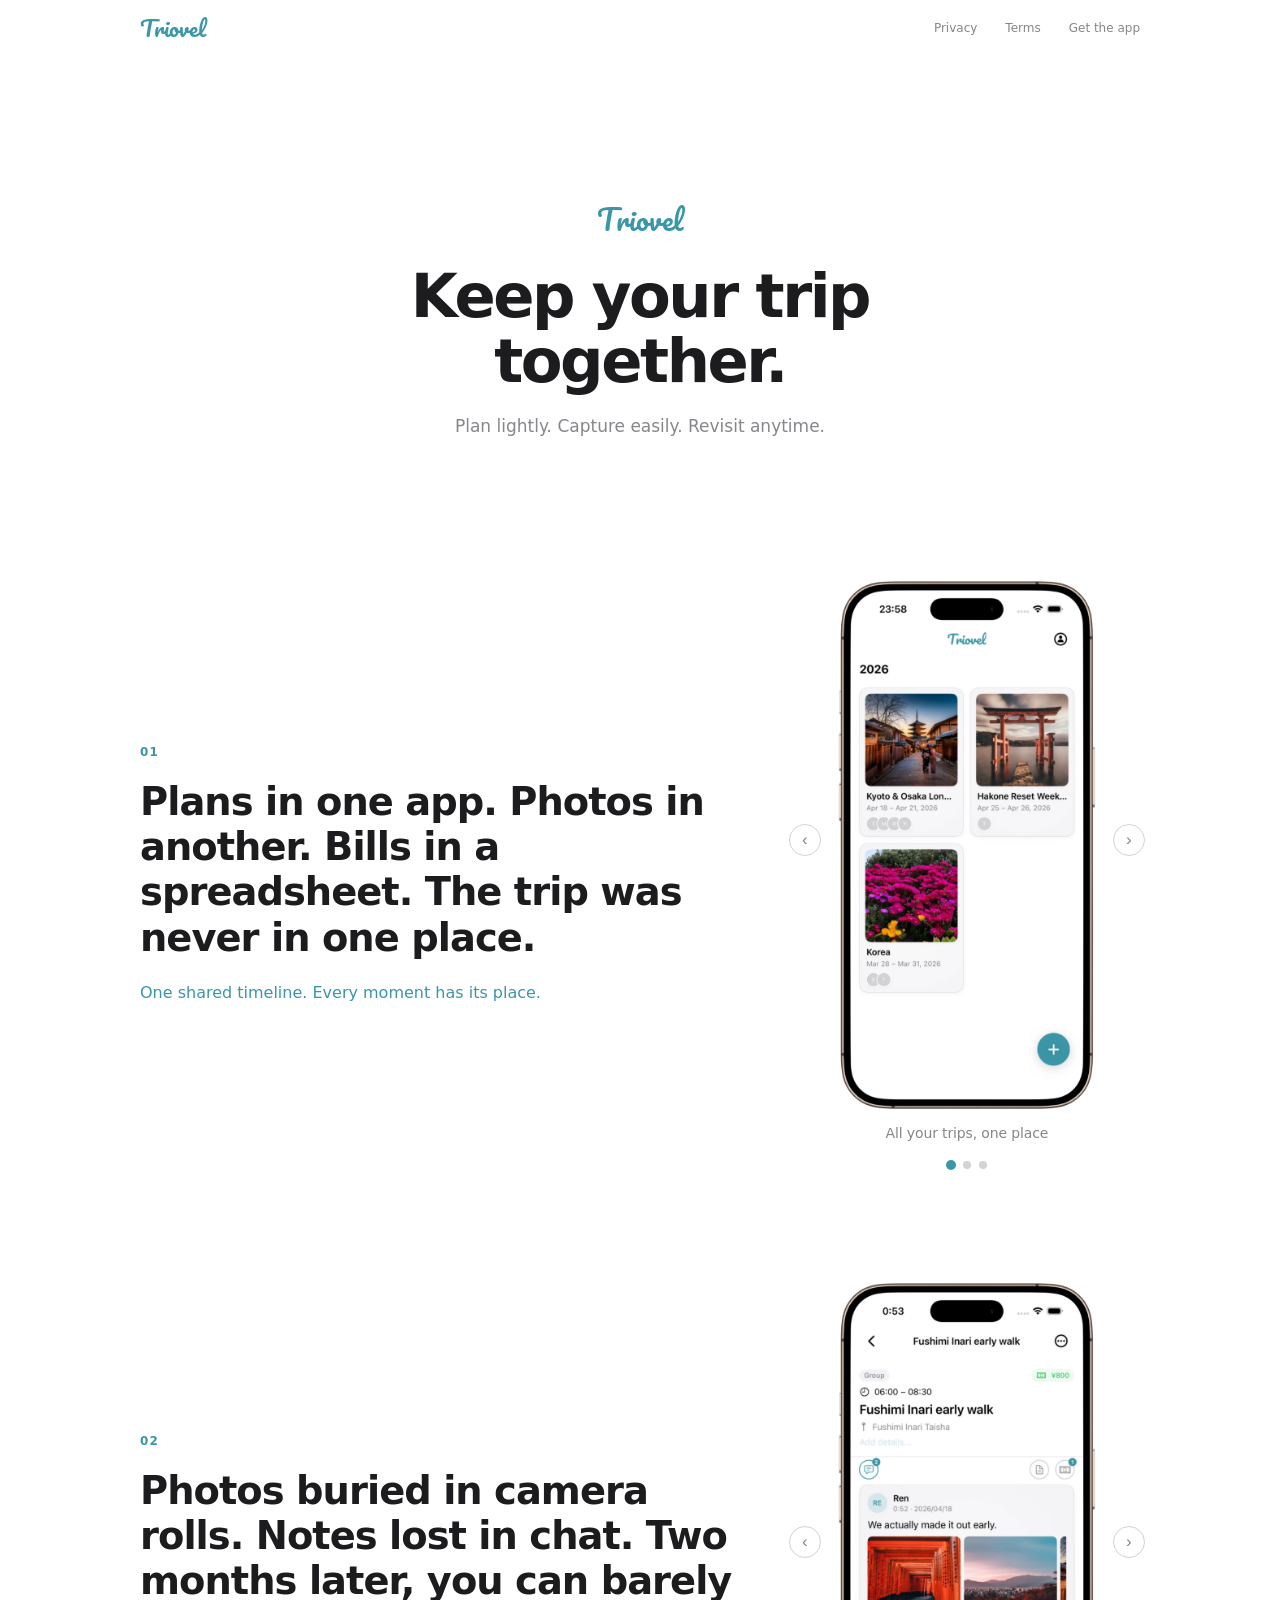
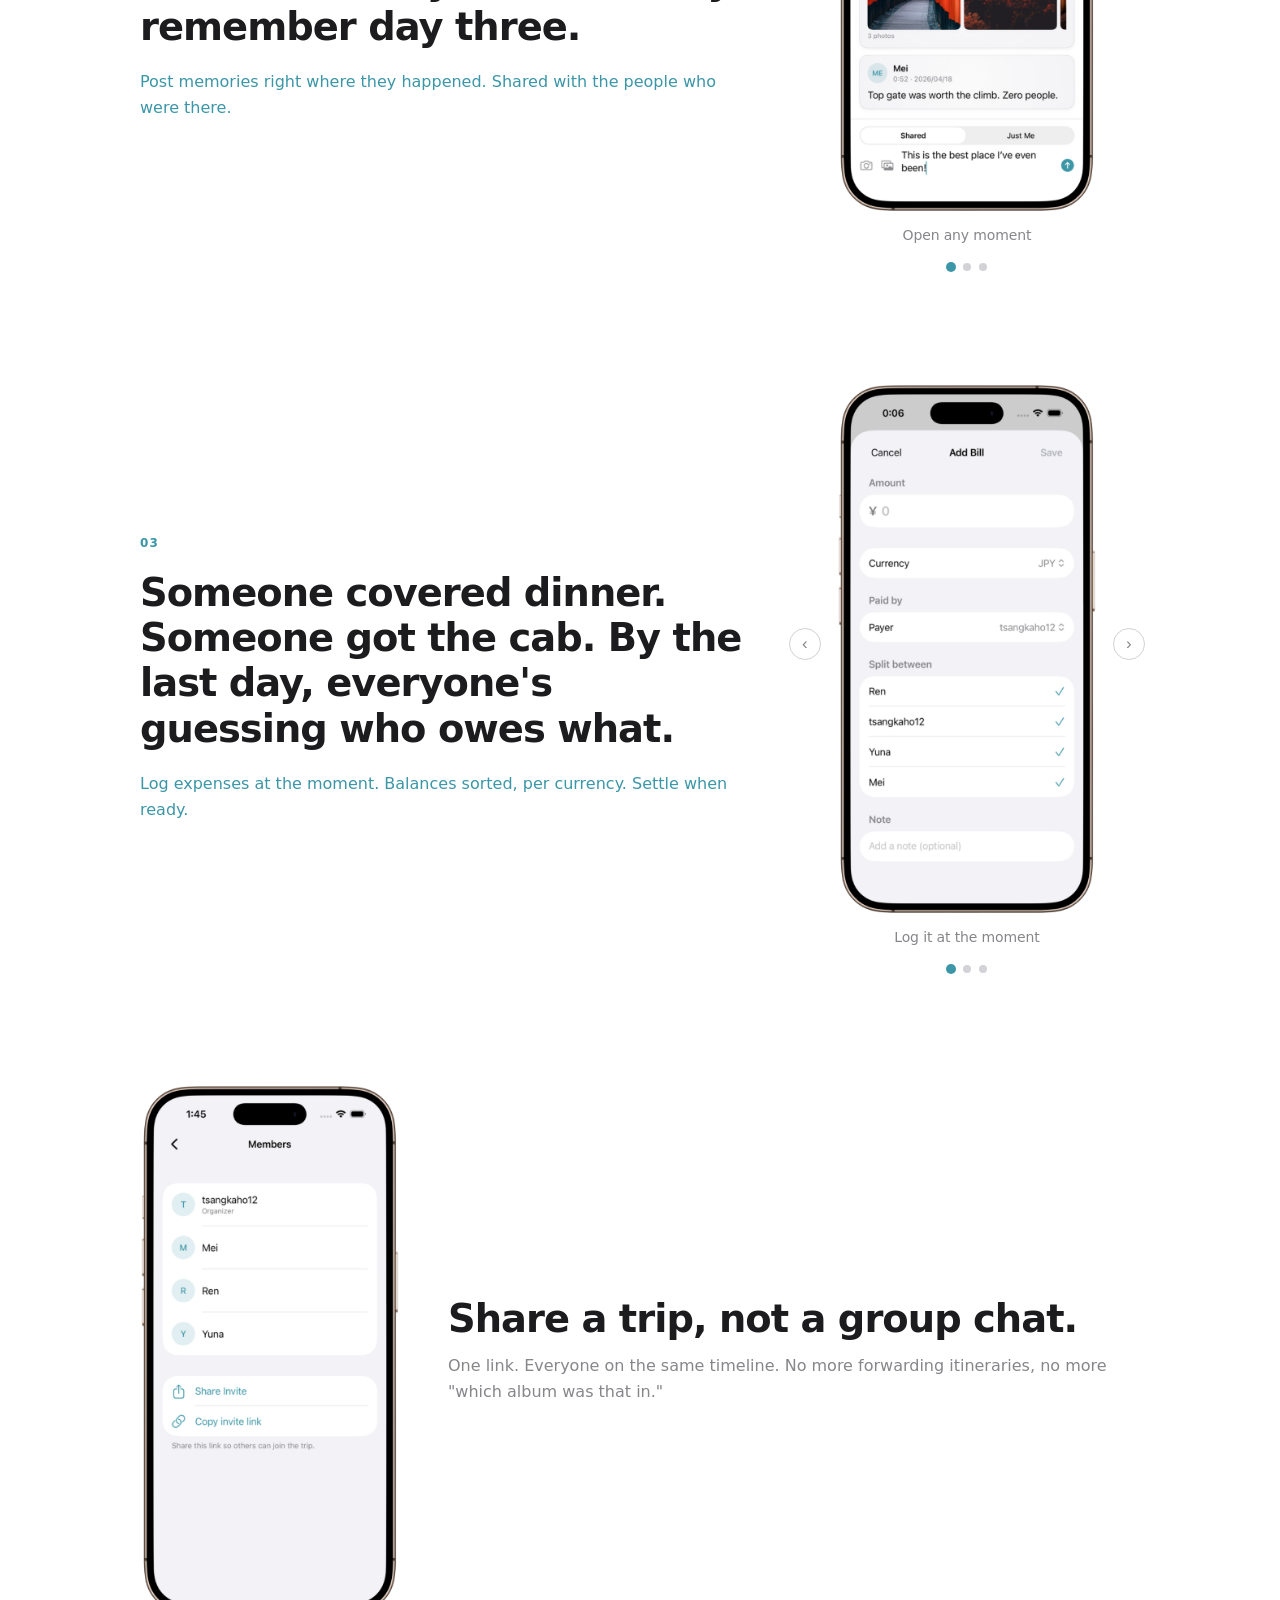
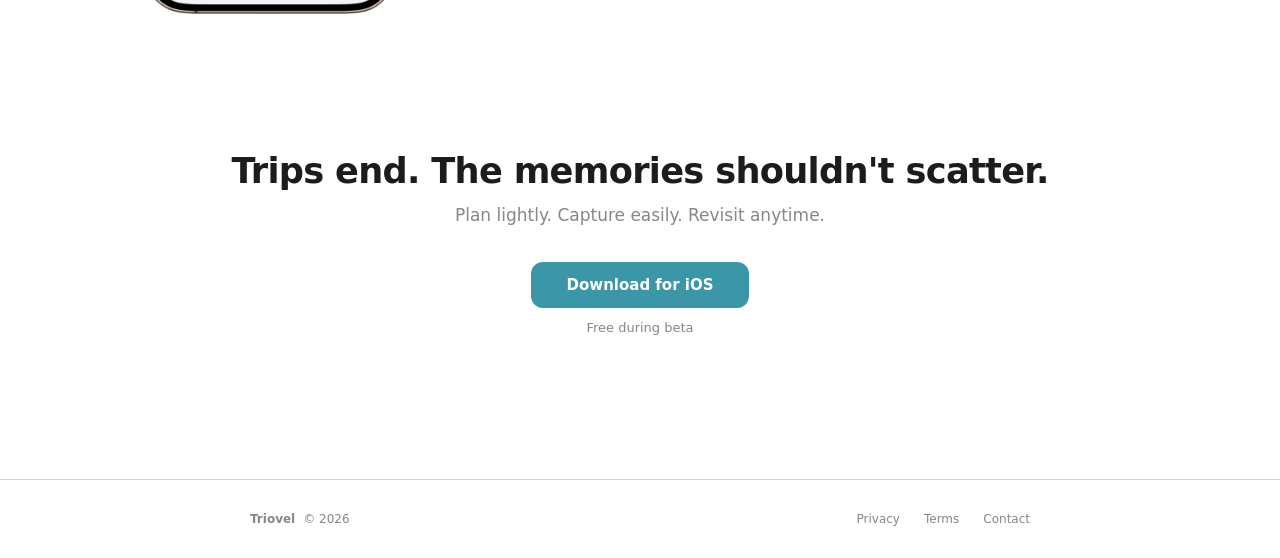
==== commit b6e3503d: "[Content] Add app screenshots to landing page Co-Authored-By: Claude Opus 4.6 (1M context) <noreply@" ====
--- a/docs/index.html
+++ b/docs/index.html
@@ -258,7 +258,7 @@
                 <p class="step">Shared or just yours</p>
             </div>
             <div class="slide">
-                <div class="mockup"><img src="screenshots/02-stream.png" alt="Memory stream builds itself"></div>
+                <div class="mockup"><img src="screenshots/02-media.png" alt="Trip media gallery grouped by day"></div>
                 <p class="step">The trip journal builds itself</p>
             </div>
         </div>
--- a/docs/shared.css
+++ b/docs/shared.css
@@ -17,6 +17,7 @@
     padding: 0 40px;
     height: 56px;
     background: var(--t-bg);
+    line-height: 1;
 }
 
 .site-logo {
@@ -26,6 +27,7 @@
     color: #3b96a7;
     text-decoration: none;
     letter-spacing: 0;
+    line-height: 1;
 }
 
 @media (max-width: 600px) {
@@ -42,6 +44,7 @@
     font-size: 12px;
     color: var(--t-text-sec);
     text-decoration: none;
+    line-height: 1;
 }
 
 .site-links a:hover {
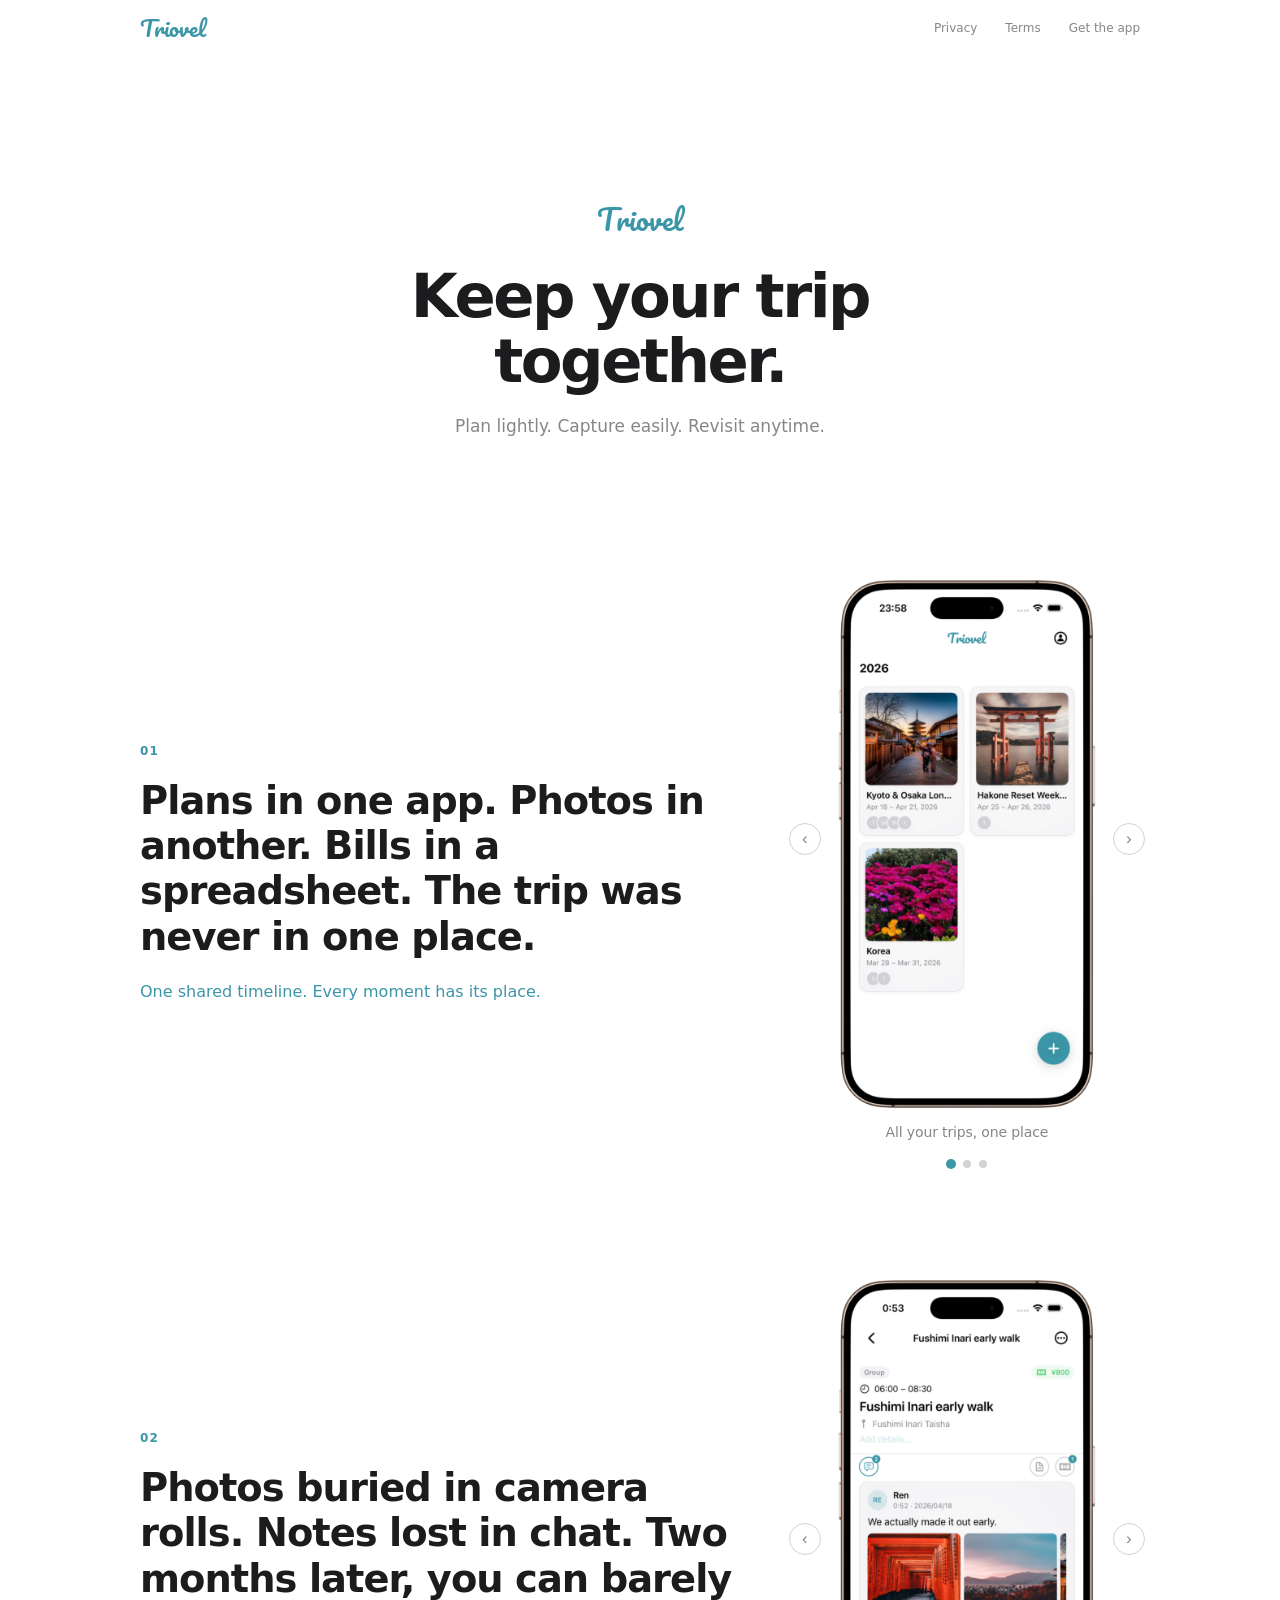
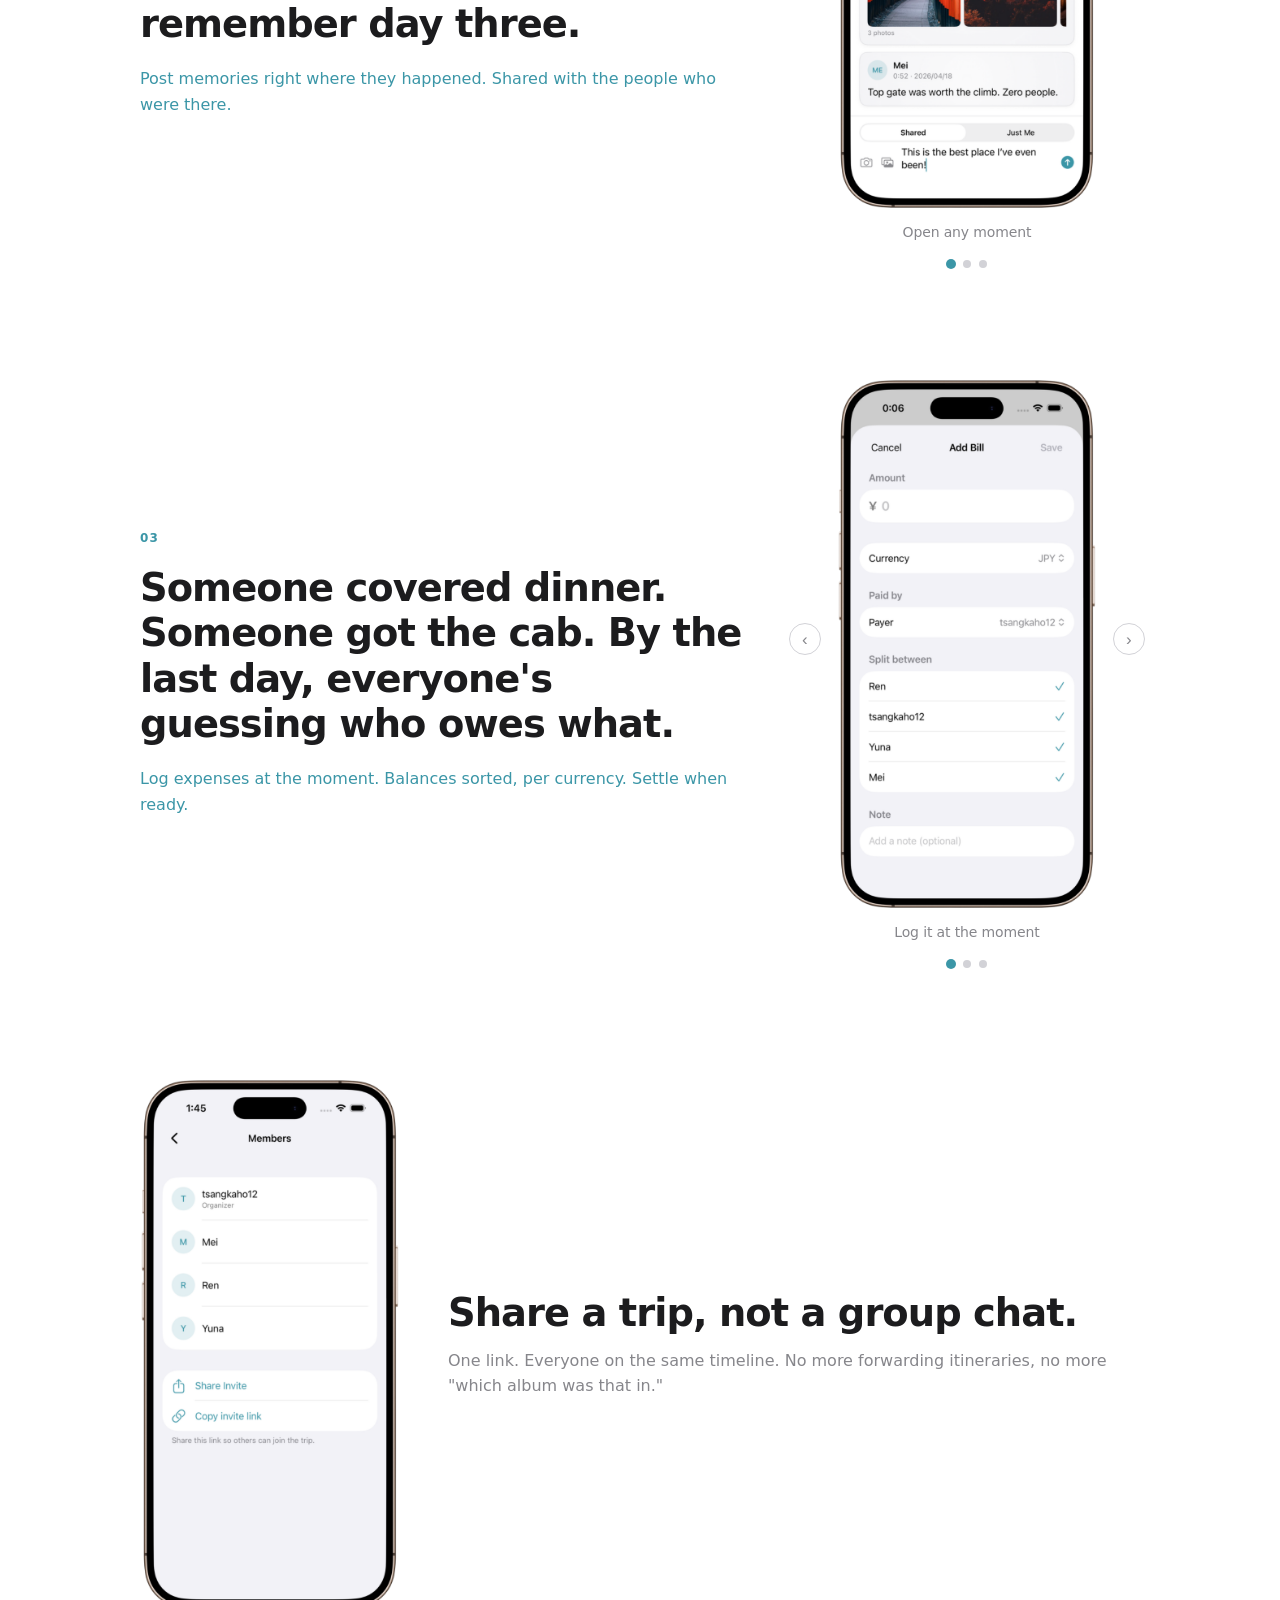
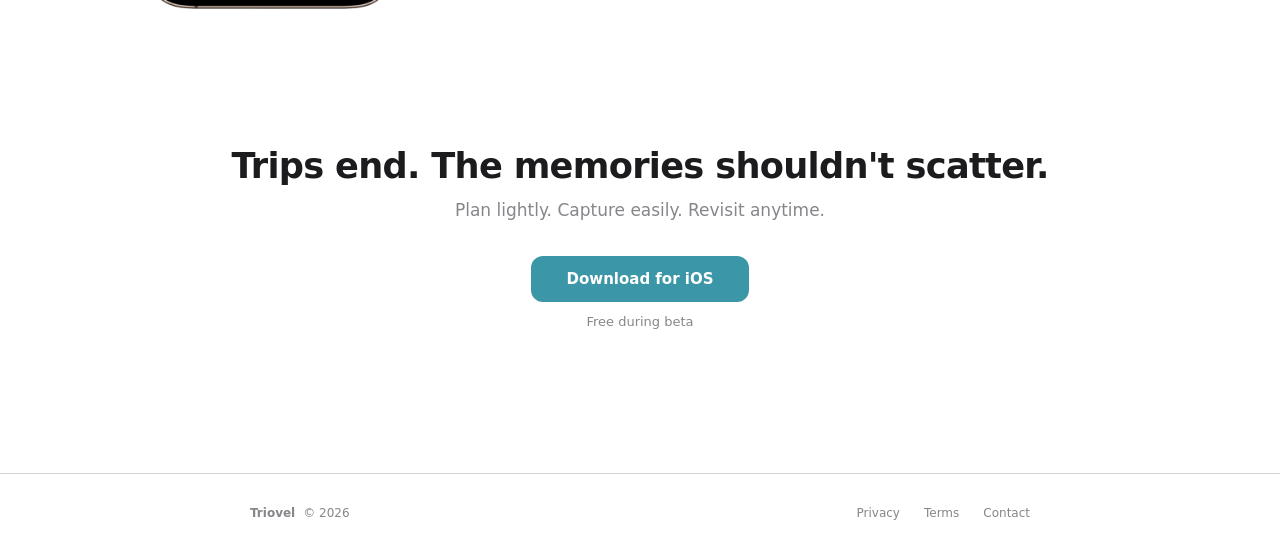
==== commit 8e3c7e16: "[Fix] Improve responsive behavior across all screen sizes - Remove min-height:78vh on sections (caus" ====
--- a/docs/index.html
+++ b/docs/index.html
@@ -54,7 +54,7 @@
         .prob{
             display:grid;grid-template-columns:1.4fr 0.8fr;align-items:center;
             gap:48px;max-width:1080px;margin:0 auto;
-            padding:56px 40px;min-height:78vh;
+            padding:56px 40px;
             scroll-margin-top:48px;
             opacity:0;transform:translateY(32px);
             transition:opacity 0.7s ease,transform 0.7s ease;
@@ -180,13 +180,19 @@
             .carousel{max-width:300px}
         }
         @media(max-width:600px){
-            .hero{min-height:40vh;padding:88px 20px 48px}
-            .prob{padding:36px 16px;gap:28px}
-            .carousel{max-width:260px}
+            .hero{min-height:auto;padding:72px 20px 40px}
+            .prob{padding:32px 16px;gap:24px}
+            .carousel{max-width:280px}
             .mockup{width:200px}
             .arr{width:28px;height:28px;font-size:14px}
-            .arr-prev{left:-16px}
-            .arr-next{right:-16px}
+            .arr-prev{left:-14px}
+            .arr-next{right:-14px}
+        }
+        @media(max-width:360px){
+            .carousel{max-width:240px}
+            .mockup{width:180px}
+            .arr-prev{left:-10px}
+            .arr-next{right:-10px}
         }
     </style>
 </head>
